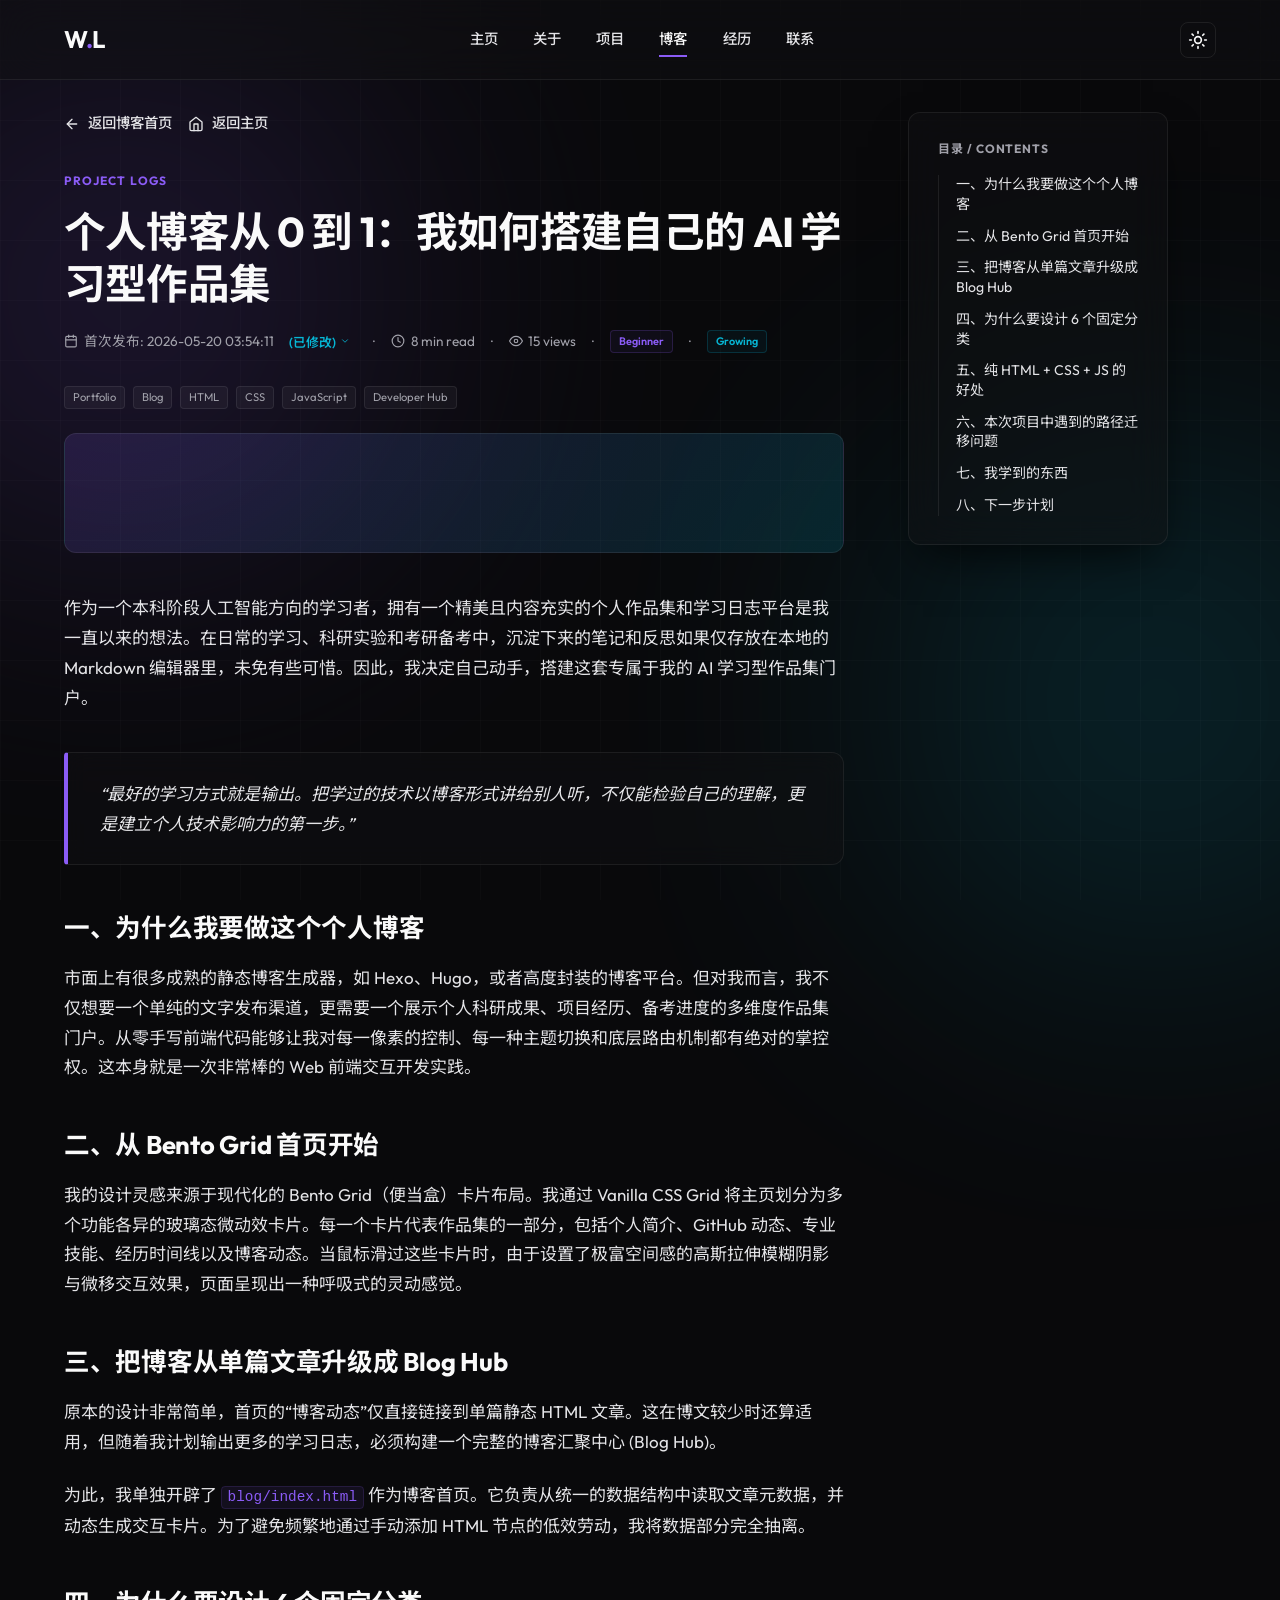
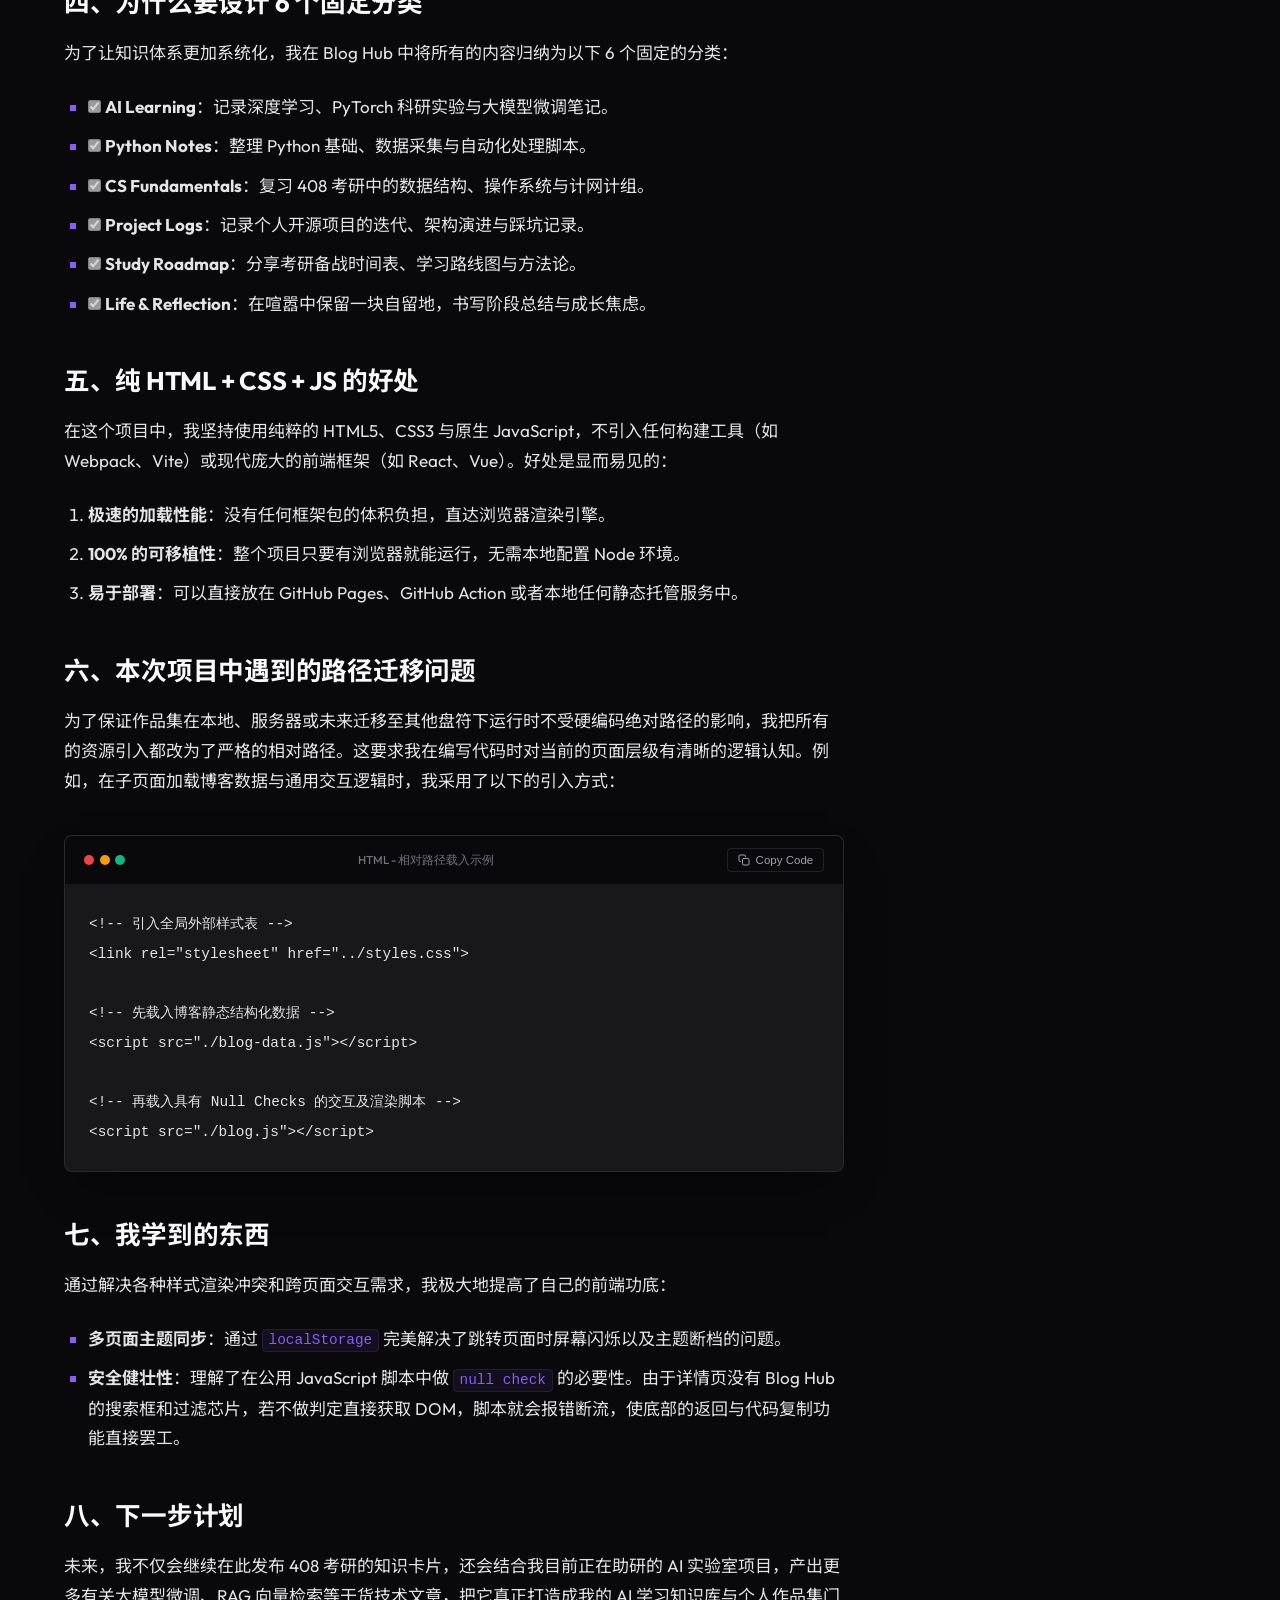
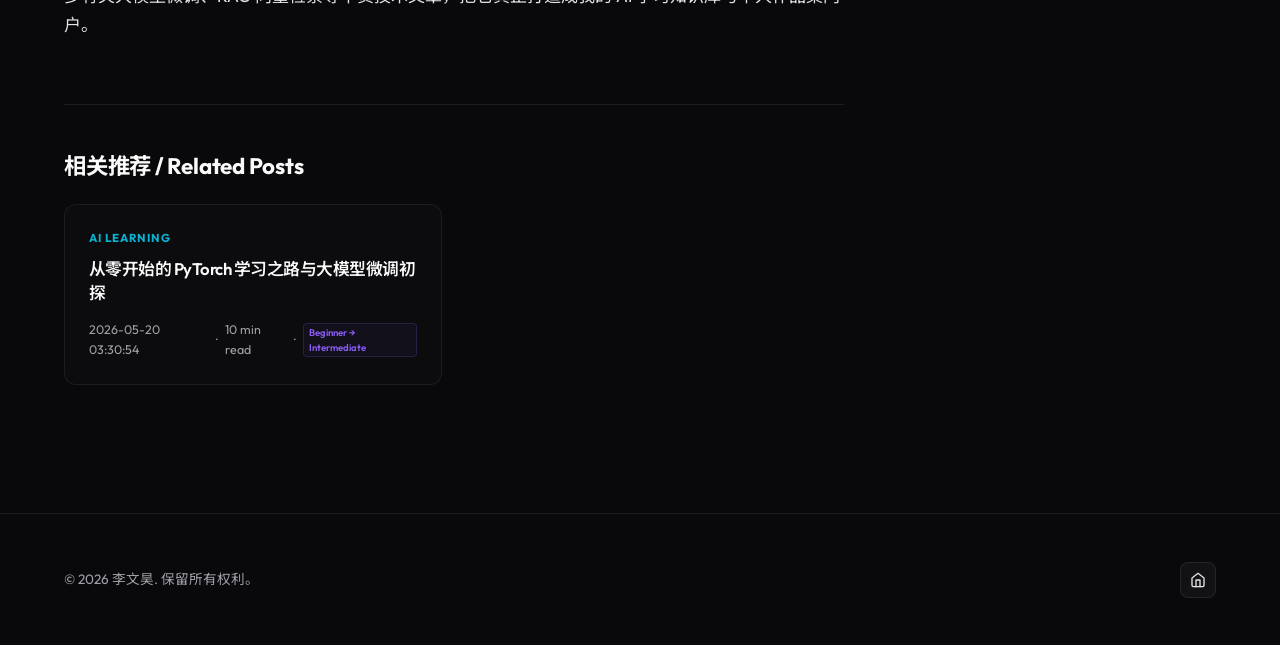
==== blog/portfolio-blog-build.html @ d1b8f67d "feat: build portfolio blog hub v2" ====
<!DOCTYPE html>
<html lang="zh-CN" data-theme="dark">
<head>
    <meta charset="UTF-8">
    <meta name="viewport" content="width=device-width, initial-scale=1.0">
    <title>个人博客从 0 到 1：我如何搭建自己的 AI 学习型作品集 | 李文昊的个人博客</title>
    <meta name="description" content="记录我如何把一个 Bento Grid 个人主页升级成带分类、搜索、主题同步和文章系统的 AI 学习型作品集。">
    <!-- Google Fonts -->
    <link rel="preconnect" href="https://fonts.googleapis.com">
    <link rel="preconnect" href="https://fonts.gstatic.com" crossorigin>
    <link href="https://fonts.googleapis.com/css2?family=Outfit:wght@300;400;500;600;700&family=Noto+Sans+SC:wght@300;400;500;700&display=swap" rel="stylesheet">
    <!-- Stylesheets -->
    <link rel="stylesheet" href="../styles.css">
    <link rel="stylesheet" href="./blog.css">
</head>
<body>
    <!-- Radial Glow Background Accents -->
    <div class="glow-sphere glow-1"></div>
    <div class="glow-sphere glow-2"></div>
    <div class="grid-background"></div>

    <!-- Navigation Header -->
    <header class="navbar" id="navbar">
        <div class="nav-container">
            <a href="../index.html" class="logo" id="logo-link">
                <span>W</span><span class="logo-dot">.</span><span>L</span>
            </a>
            
            <nav class="nav-menu">
                <a href="../index.html#hero" class="nav-link">主页</a>
                <a href="../index.html#about" class="nav-link">关于</a>
                <a href="../index.html#projects" class="nav-link">项目</a>
                <a href="../index.html#blog" class="nav-link active">博客</a>
                <a href="../index.html#experience" class="nav-link">经历</a>
                <a href="../index.html#contact" class="nav-link">联系</a>
            </nav>

            <div class="nav-controls">
                <button class="theme-toggle" id="theme-toggle" aria-label="切换浅色模式">
                    <!-- Sun Icon -->
                    <svg class="icon-sun" xmlns="http://www.w3.org/2000/svg" width="20" height="20" viewBox="0 0 24 24" fill="none" stroke="currentColor" stroke-width="2" stroke-linecap="round" stroke-linejoin="round">
                        <circle cx="12" cy="12" r="4"></circle>
                        <path d="M12 2v2M12 20v2M4.93 4.93l1.41 1.41M17.66 17.66l1.41 1.41M2 12h2M20 12h2M6.34 17.66l-1.41 1.41M19.07 4.93l-1.41 1.41"></path>
                    </svg>
                    <!-- Moon Icon -->
                    <svg class="icon-moon" xmlns="http://www.w3.org/2000/svg" width="20" height="20" viewBox="0 0 24 24" fill="none" stroke="currentColor" stroke-width="2" stroke-linecap="round" stroke-linejoin="round">
                        <path d="M12 3a6 6 0 0 0 9 9 9 9 0 1 1-9-9Z"></path>
                    </svg>
                </button>
            </div>
        </div>
    </header>

    <!-- Main Content Area -->
    <main class="blog-content-wrapper">
        <div class="blog-container">
            
            <!-- Left Column: Article Body -->
            <article class="blog-main">
                <!-- Back Buttons -->
                <div style="display: flex; gap: 1rem; margin-bottom: 2rem;">
                    <a href="./index.html" class="btn-back" style="margin-bottom: 0;">
                        <svg xmlns="http://www.w3.org/2000/svg" width="16" height="16" viewBox="0 0 24 24" fill="none" stroke="currentColor" stroke-width="2" stroke-linecap="round" stroke-linejoin="round">
                            <line x1="19" y1="12" x2="5" y2="12"></line>
                            <polyline points="12 19 5 12 12 5"></polyline>
                        </svg>
                        <span>返回博客首页</span>
                    </a>
                    <a href="../index.html" class="btn-back" style="margin-bottom: 0;">
                        <svg xmlns="http://www.w3.org/2000/svg" width="16" height="16" viewBox="0 0 24 24" fill="none" stroke="currentColor" stroke-width="2" stroke-linecap="round" stroke-linejoin="round">
                            <path d="m3 9 9-7 9 7v11a2 2 0 0 1-2 2H5a2 2 0 0 1-2-2z"></path>
                            <polyline points="9 22 9 12 15 12 15 22"></polyline>
                        </svg>
                        <span>返回主页</span>
                    </a>
                </div>

                <!-- Article Header Info -->
                <header class="article-header">
                    <span class="article-category">Project Logs</span>
                    <h1 class="article-title">个人博客从 0 到 1：我如何搭建自己的 AI 学习型作品集</h1>
                    
                    <div class="article-meta">
                        <div class="meta-date-wrapper">
                            <span class="meta-date-main">
                                <svg xmlns="http://www.w3.org/2000/svg" width="14" height="14" viewBox="0 0 24 24" fill="none" stroke="currentColor" stroke-width="2" stroke-linecap="round" stroke-linejoin="round"><rect x="3" y="4" width="18" height="18" rx="2" ry="2"></rect><line x1="16" y1="2" x2="16" y2="6"></line><line x1="8" y1="2" x2="8" y2="6"></line><line x1="3" y1="10" x2="21" y2="10"></line></svg>
                                首次发布: 2026-05-20 03:54:11
                            </span>
                            <div class="history-dropdown-container">
                                <button class="btn-history-toggle" id="history-toggle" aria-label="查看修改历史">
                                    <span>(已修改)</span>
                                    <svg class="icon-chevron" xmlns="http://www.w3.org/2000/svg" width="10" height="10" viewBox="0 0 24 24" fill="none" stroke="currentColor" stroke-width="2" stroke-linecap="round" stroke-linejoin="round"><path d="m6 9 6 6 6-6"/></svg>
                                </button>
                                <div class="history-dropdown-menu" id="history-menu">
                                    <div class="history-dropdown-header">修改历史记录</div>
                                    <div class="history-item">
                                        <span class="history-dot"></span>
                                        <div class="history-info">
                                            <span class="history-time">2026-05-20 03:54:11</span>
                                            <span class="history-desc">首次发布: 博客开发复盘日志正式上线</span>
                                        </div>
                                    </div>
                                </div>
                            </div>
                        </div>
                        <span>·</span>
                        <span>
                            <svg xmlns="http://www.w3.org/2000/svg" width="14" height="14" viewBox="0 0 24 24" fill="none" stroke="currentColor" stroke-width="2" stroke-linecap="round" stroke-linejoin="round"><circle cx="12" cy="12" r="10"></circle><polyline points="12 6 12 12 16 14"></polyline></svg>
                            8 min read
                        </span>
                        <span>·</span>
                        <span>
                            <svg xmlns="http://www.w3.org/2000/svg" width="14" height="14" viewBox="0 0 24 24" fill="none" stroke="currentColor" stroke-width="2" stroke-linecap="round" stroke-linejoin="round"><path d="M1 12s4-8 11-8 11 8 11 8-4 8-11 8-11-8-11-8z"></path><circle cx="12" cy="12" r="3"></circle></svg>
                            15 views
                        </span>
                        <span>·</span>
                        <span class="difficulty-badge">Beginner</span>
                        <span>·</span>
                        <span class="status-badge status-growing">Growing</span>
                    </div>

                    <div style="display: flex; flex-wrap: wrap; gap: 0.5rem; margin-top: 1rem; margin-bottom: 1.5rem;">
                        <span class="post-tag">Portfolio</span>
                        <span class="post-tag">Blog</span>
                        <span class="post-tag">HTML</span>
                        <span class="post-tag">CSS</span>
                        <span class="post-tag">JavaScript</span>
                        <span class="post-tag">Developer Hub</span>
                    </div>

                    <!-- Ambient Cover Gradient -->
                    <div class="article-cover-gradient"></div>
                </header>

                <!-- Article Core Body -->
                <div class="blog-content">
                    <p>作为一个本科阶段人工智能方向的学习者，拥有一个精美且内容充实的个人作品集和学习日志平台是我一直以来的想法。在日常的学习、科研实验和考研备考中，沉淀下来的笔记和反思如果仅存放在本地的 Markdown 编辑器里，未免有些可惜。因此，我决定自己动手，搭建这套专属于我的 AI 学习型作品集门户。</p>

                    <blockquote>
                        <p>“最好的学习方式就是输出。把学过的技术以博客形式讲给别人听，不仅能检验自己的理解，更是建立个人技术影响力的第一步。”</p>
                    </blockquote>

                    <h2 id="section-1">一、为什么我要做这个个人博客</h2>
                    <p>市面上有很多成熟的静态博客生成器，如 Hexo、Hugo，或者高度封装的博客平台。但对我而言，我不仅想要一个单纯的文字发布渠道，更需要一个展示个人科研成果、项目经历、备考进度的多维度作品集门户。从零手写前端代码能够让我对每一像素的控制、每一种主题切换和底层路由机制都有绝对的掌控权。这本身就是一次非常棒的 Web 前端交互开发实践。</p>

                    <h2 id="section-2">二、从 Bento Grid 首页开始</h2>
                    <p>我的设计灵感来源于现代化的 Bento Grid（便当盒）卡片布局。我通过 Vanilla CSS Grid 将主页划分为多个功能各异的玻璃态微动效卡片。每一个卡片代表作品集的一部分，包括个人简介、GitHub 动态、专业技能、经历时间线以及博客动态。当鼠标滑过这些卡片时，由于设置了极富空间感的高斯拉伸模糊阴影与微移交互效果，页面呈现出一种呼吸式的灵动感觉。</p>

                    <h2 id="section-3">三、把博客从单篇文章升级成 Blog Hub</h2>
                    <p>原本的设计非常简单，首页的“博客动态”仅直接链接到单篇静态 HTML 文章。这在博文较少时还算适用，但随着我计划输出更多的学习日志，必须构建一个完整的博客汇聚中心 (Blog Hub)。</p>
                    <p>为此，我单独开辟了 <code>blog/index.html</code> 作为博客首页。它负责从统一的数据结构中读取文章元数据，并动态生成交互卡片。为了避免频繁地通过手动添加 HTML 节点的低效劳动，我将数据部分完全抽离。</p>

                    <h2 id="section-4">四、为什么要设计 6 个固定分类</h2>
                    <p>为了让知识体系更加系统化，我在 Blog Hub 中将所有的内容归纳为以下 6 个固定的分类：</p>
                    <ul class="task-list">
                        <li><input type="checkbox" checked disabled> <strong>AI Learning</strong>：记录深度学习、PyTorch 科研实验与大模型微调笔记。</li>
                        <li><input type="checkbox" checked disabled> <strong>Python Notes</strong>：整理 Python 基础、数据采集与自动化处理脚本。</li>
                        <li><input type="checkbox" checked disabled> <strong>CS Fundamentals</strong>：复习 408 考研中的数据结构、操作系统与计网计组。</li>
                        <li><input type="checkbox" checked disabled> <strong>Project Logs</strong>：记录个人开源项目的迭代、架构演进与踩坑记录。</li>
                        <li><input type="checkbox" checked disabled> <strong>Study Roadmap</strong>：分享考研备战时间表、学习路线图与方法论。</li>
                        <li><input type="checkbox" checked disabled> <strong>Life & Reflection</strong>：在喧嚣中保留一块自留地，书写阶段总结与成长焦虑。</li>
                    </ul>

                    <h2 id="section-5">五、纯 HTML + CSS + JS 的好处</h2>
                    <p>在这个项目中，我坚持使用纯粹的 HTML5、CSS3 与原生 JavaScript，不引入任何构建工具（如 Webpack、Vite）或现代庞大的前端框架（如 React、Vue）。好处是显而易见的：</p>
                    <ol>
                        <li><strong>极速的加载性能</strong>：没有任何框架包的体积负担，直达浏览器渲染引擎。</li>
                        <li><strong>100% 的可移植性</strong>：整个项目只要有浏览器就能运行，无需本地配置 Node 环境。</li>
                        <li><strong>易于部署</strong>：可以直接放在 GitHub Pages、GitHub Action 或者本地任何静态托管服务中。</li>
                    </ol>

                    <h2 id="section-6">六、本次项目中遇到的路径迁移问题</h2>
                    <p>为了保证作品集在本地、服务器或未来迁移至其他盘符下运行时不受硬编码绝对路径的影响，我把所有的资源引入都改为了严格的相对路径。这要求我在编写代码时对当前的页面层级有清晰的逻辑认知。例如，在子页面加载博客数据与通用交互逻辑时，我采用了以下的引入方式：</p>

                    <div class="code-window">
                        <div class="code-header">
                            <div class="code-dots">
                                <span class="code-dot red"></span>
                                <span class="code-dot yellow"></span>
                                <span class="code-dot green"></span>
                            </div>
                            <span class="code-title">HTML - 相对路径载入示例</span>
                            <button class="btn-copy">
                                <svg xmlns="http://www.w3.org/2000/svg" width="12" height="12" viewBox="0 0 24 24" fill="none" stroke="currentColor" stroke-width="2" stroke-linecap="round" stroke-linejoin="round"><rect x="9" y="9" width="13" height="13" rx="2" ry="2"/><path d="M5 15H4a2 2 0 0 1-2-2V4a2 2 0 0 1 2-2h9a2 2 0 0 1 2 2v1"/></svg>
                                <span>Copy Code</span>
                            </button>
                        </div>
                        <pre><code>&lt;!-- 引入全局外部样式表 --&gt;
&lt;link rel="stylesheet" href="../styles.css"&gt;

&lt;!-- 先载入博客静态结构化数据 --&gt;
&lt;script src="./blog-data.js"&gt;&lt;/script&gt;

&lt;!-- 再载入具有 Null Checks 的交互及渲染脚本 --&gt;
&lt;script src="./blog.js"&gt;&lt;/script&gt;</code></pre>
                    </div>

                    <h2 id="section-7">七、我学到的东西</h2>
                    <p>通过解决各种样式渲染冲突和跨页面交互需求，我极大地提高了自己的前端功底：</p>
                    <ul>
                        <li><strong>多页面主题同步</strong>：通过 <code>localStorage</code> 完美解决了跳转页面时屏幕闪烁以及主题断档的问题。</li>
                        <li><strong>安全健壮性</strong>：理解了在公用 JavaScript 脚本中做 <code>null check</code> 的必要性。由于详情页没有 Blog Hub 的搜索框和过滤芯片，若不做判定直接获取 DOM，脚本就会报错断流，使底部的返回与代码复制功能直接罢工。</li>
                    </ul>

                    <h2 id="section-8">八、下一步计划</h2>
                    <p>未来，我不仅会继续在此发布 408 考研的知识卡片，还会结合我目前正在助研的 AI 实验室项目，产出更多有关大模型微调、RAG 向量检索等干货技术文章，把它真正打造成我的 AI 学习知识库与个人作品集门户。</p>
                </div>

                <!-- Related Posts -->
                <section class="related-posts-section">
                    <h3 class="related-posts-title">相关推荐 / Related Posts</h3>
                    <div class="related-posts-grid">
                        <a href="./first-post.html" class="related-post-card">
                            <span class="related-post-category">AI Learning</span>
                            <h4 class="related-post-title">从零开始的 PyTorch 学习之路与大模型微调初探</h4>
                            <div class="related-post-meta">
                                <span>2026-05-20 03:30:54</span>
                                <span>·</span>
                                <span>10 min read</span>
                                <span>·</span>
                                <span class="difficulty-badge" style="padding: 1px 5px; font-size: 0.6rem;">Beginner → Intermediate</span>
                            </div>
                        </a>
                    </div>
                </section>
            </article>

            <!-- Right Column: Sidebar Table of Contents (TOC) -->
            <aside class="blog-sidebar">
                <div class="toc-card">
                    <h3 class="toc-title">目录 / Contents</h3>
                    <ul class="toc-list">
                        <li class="toc-item"><a href="#section-1" class="toc-link">一、为什么我要做这个个人博客</a></li>
                        <li class="toc-item"><a href="#section-2" class="toc-link">二、从 Bento Grid 首页开始</a></li>
                        <li class="toc-item"><a href="#section-3" class="toc-link">三、把博客从单篇文章升级成 Blog Hub</a></li>
                        <li class="toc-item"><a href="#section-4" class="toc-link">四、为什么要设计 6 个固定分类</a></li>
                        <li class="toc-item"><a href="#section-5" class="toc-link">五、纯 HTML + CSS + JS 的好处</a></li>
                        <li class="toc-item"><a href="#section-6" class="toc-link">六、本次项目中遇到的路径迁移问题</a></li>
                        <li class="toc-item"><a href="#section-7" class="toc-link">七、我学到的东西</a></li>
                        <li class="toc-item"><a href="#section-8" class="toc-link">八、下一步计划</a></li>
                    </ul>
                </div>
            </aside>

        </div>
    </main>

    <!-- Footer -->
    <footer class="footer">
        <div class="footer-container">
            <p class="copyright">&copy; 2026 李文昊. 保留所有权利。</p>
            <a href="../index.html" class="back-to-top" style="display: flex; text-decoration: none;" aria-label="返回首页">
                <svg xmlns="http://www.w3.org/2000/svg" width="16" height="16" viewBox="0 0 24 24" fill="none" stroke="currentColor" stroke-width="2" stroke-linecap="round" stroke-linejoin="round">
                    <path d="m3 9 9-7 9 7v11a2 2 0 0 1-2 2H5a2 2 0 0 1-2-2z"></path>
                    <polyline points="9 22 9 12 15 12 15 22"></polyline>
                </svg>
            </a>
        </div>
    </footer>

    <!-- Scripts -->
    <script src="./blog-data.js"></script>
    <script src="./blog.js"></script>
</body>
</html>
---- styles.css ----
/* ==========================================================================
   Design System & Unified Bento Variables
   ========================================================================== */
:root {
    /* Unified Fonts - No serif fonts, strict sans-serif hierarchy */
    --font-family: 'Outfit', 'Noto Sans SC', -apple-system, BlinkMacSystemFont, "Segoe UI", Roboto, Helvetica, Arial, sans-serif;

    /* Transitions */
    --transition-fast: 0.2s cubic-bezier(0.16, 1, 0.3, 1);
    --transition-normal: 0.4s cubic-bezier(0.16, 1, 0.3, 1);
    --transition-slow: 0.8s cubic-bezier(0.16, 1, 0.3, 1);

    /* Layout Constraints */
    --max-width: 1200px;
    --header-height: 80px;

    /* Default Theme: Dark (Optimized for AI developer look) */
    --bg-primary: #09090b;
    --bg-secondary: #121215;
    --text-primary: #fafafa;
    --text-secondary: #e4e4e7;
    --text-muted: #a1a1aa;
    --accent: #8b5cf6;       /* Violet */
    --accent-cyan: #06b6d4;  /* Cyan */
    --accent-rgb: 139, 92, 246;
    --border: rgba(255, 255, 255, 0.08);
    --border-hover: rgba(255, 255, 255, 0.2);
    --glass-bg: rgba(18, 18, 22, 0.45);
    --glass-border: rgba(255, 255, 255, 0.07);
    --shadow: 0 20px 45px -15px rgba(0, 0, 0, 0.8);
    --card-shadow-hover: 0 30px 60px -20px rgba(139, 92, 246, 0.15);
    --glow-opacity: 0.18;
}

/* Light Theme Override */
html[data-theme="light"] {
    --bg-primary: #f4f4f5;
    --bg-secondary: #ffffff;
    --text-primary: #09090b;
    --text-secondary: #27272a;
    --text-muted: #71717a;
    --accent: #6366f1;       /* Indigo */
    --accent-cyan: #0d9488;  /* Teal */
    --accent-rgb: 99, 102, 241;
    --border: rgba(0, 0, 0, 0.08);
    --border-hover: rgba(0, 0, 0, 0.2);
    --glass-bg: rgba(255, 255, 255, 0.55);
    --glass-border: rgba(0, 0, 0, 0.07);
    --shadow: 0 20px 45px -15px rgba(0, 0, 0, 0.05);
    --card-shadow-hover: 0 30px 60px -20px rgba(99, 102, 241, 0.12);
    --glow-opacity: 0.06;
}

/* ==========================================================================
   CSS Reset & Base Settings
   ========================================================================== */
*, *::before, *::after {
    box-sizing: border-box;
    margin: 0;
    padding: 0;
}

html {
    scroll-behavior: smooth;
    font-size: 16px;
    height: 100%;
}

body {
    background-color: var(--bg-primary);
    color: var(--text-primary);
    font-family: var(--font-family);
    font-weight: 400;
    line-height: 1.6;
    overflow-x: hidden;
    -webkit-font-smoothing: antialiased;
    -moz-osx-font-smoothing: grayscale;
    transition: background-color var(--transition-normal), color var(--transition-normal);
}

/* Dynamic Ambient Glow Spheres */
.glow-sphere {
    position: absolute;
    width: 500px;
    height: 500px;
    border-radius: 50%;
    z-index: -20;
    pointer-events: none;
    filter: blur(140px);
    transition: opacity var(--transition-normal);
}

.glow-1 {
    top: 5%;
    left: -10%;
    background-color: var(--accent);
    opacity: var(--glow-opacity);
}

.glow-2 {
    top: 50%;
    right: -10%;
    background-color: var(--accent-cyan);
    opacity: var(--glow-opacity);
}

/* Minimalist Background Grid */
.grid-background {
    position: fixed;
    top: 0;
    left: 0;
    width: 100vw;
    height: 100vh;
    background-image: 
        linear-gradient(to right, var(--border) 1px, transparent 1px),
        linear-gradient(to bottom, var(--border) 1px, transparent 1px);
    background-size: 60px 60px;
    opacity: 0.25;
    pointer-events: none;
    z-index: -10;
    transition: opacity var(--transition-normal);
}

/* Scrollbar Customization */
::-webkit-scrollbar {
    width: 6px;
}
::-webkit-scrollbar-track {
    background: var(--bg-primary);
}
::-webkit-scrollbar-thumb {
    background: var(--border);
    border-radius: 3px;
}
::-webkit-scrollbar-thumb:hover {
    background: var(--text-muted);
}

/* Typography Rules */
h1, h2, h3, h4, h5, h6 {
    color: var(--text-primary);
    font-weight: 600;
    line-height: 1.2;
    letter-spacing: -0.03em;
}

a {
    color: inherit;
    text-decoration: none;
    transition: color var(--transition-fast);
}

/* Global Highlights */
.highlight {
    background: linear-gradient(135deg, var(--accent) 0%, var(--accent-cyan) 100%);
    -webkit-background-clip: text;
    -webkit-text-fill-color: transparent;
    font-weight: 700;
}

/* Layout Container */
.container {
    max-width: var(--max-width);
    margin: 0 auto;
    padding: 0 1.5rem;
}

/* ==========================================================================
   Navigation Bar (Navbar)
   ========================================================================== */
.navbar {
    position: fixed;
    top: 0;
    left: 0;
    width: 100%;
    height: var(--header-height);
    background-color: var(--glass-bg);
    backdrop-filter: blur(20px);
    -webkit-backdrop-filter: blur(20px);
    border-bottom: 1px solid var(--glass-border);
    z-index: 100;
    transition: background-color var(--transition-normal), border-color var(--transition-normal), transform var(--transition-normal);
}

.navbar.nav-hidden {
    transform: translateY(-100%);
}

.nav-container {
    max-width: var(--max-width);
    height: 100%;
    margin: 0 auto;
    padding: 0 1.5rem;
    display: flex;
    align-items: center;
    justify-content: space-between;
}

/* Logo */
.logo {
    font-size: 1.5rem;
    font-weight: 700;
    letter-spacing: -0.05em;
    color: var(--text-primary);
}
.logo-dot {
    color: var(--accent);
}

/* Nav Menu */
.nav-menu {
    display: flex;
    gap: 2.2rem;
}

.nav-link {
    font-size: 0.9rem;
    font-weight: 500;
    color: var(--text-secondary);
    position: relative;
    padding: 0.4rem 0;
}

.nav-link:hover {
    color: var(--text-primary);
}

.nav-link::after {
    content: '';
    position: absolute;
    bottom: 0;
    left: 0;
    width: 100%;
    height: 2px;
    background-color: var(--accent);
    transform: scaleX(0);
    transform-origin: right;
    transition: transform var(--transition-normal);
}

.nav-link:hover::after,
.nav-link.active::after {
    transform: scaleX(1);
    transform-origin: left;
}

.nav-link.active {
    color: var(--text-primary);
}

/* Controls */
.nav-controls {
    display: flex;
    align-items: center;
    gap: 0.85rem;
}

.theme-toggle {
    background: none;
    border: 1px solid var(--border);
    border-radius: 8px;
    width: 36px;
    height: 36px;
    display: flex;
    align-items: center;
    justify-content: center;
    cursor: pointer;
    color: var(--text-primary);
    transition: background-color var(--transition-fast), border-color var(--transition-fast);
}

.theme-toggle:hover {
    background-color: rgba(var(--accent-rgb), 0.08);
    border-color: var(--accent);
}

html[data-theme="dark"] .icon-moon,
html[data-theme="light"] .icon-sun {
    display: none;
}

.mobile-toggle {
    display: none;
    background: none;
    border: none;
    cursor: pointer;
    color: var(--text-primary);
    padding: 0.5rem;
    z-index: 101;
}

/* Mobile Drawer Menu */
.mobile-menu-drawer {
    position: fixed;
    top: var(--header-height);
    left: 0;
    width: 100%;
    height: 0;
    background-color: var(--bg-primary);
    overflow: hidden;
    transition: height var(--transition-normal);
    border-bottom: 0 solid var(--border);
    z-index: 99;
}

.mobile-menu-drawer.open {
    height: calc(100vh - var(--header-height));
    border-bottom-width: 1px;
}

.mobile-nav-links {
    display: flex;
    flex-direction: column;
    align-items: center;
    justify-content: center;
    height: 100%;
    gap: 2.2rem;
    padding-bottom: 4rem;
}

.mobile-nav-link {
    font-size: 1.5rem;
    font-weight: 600;
    color: var(--text-secondary);
    transition: color var(--transition-fast), transform var(--transition-fast);
}

.mobile-nav-link:hover {
    color: var(--accent);
    transform: scale(1.05);
}

/* ==========================================================================
   Bento Grid Layout System
   ========================================================================== */
.bento-grid {
    display: grid;
    grid-template-columns: repeat(3, 1fr);
    grid-auto-rows: auto;
    gap: 1.5rem;
    padding-top: calc(var(--header-height) + 2rem);
    padding-bottom: 5rem;
}

/* Bento Card Base - Frosted Glass & Apple-style Physics Transitions */
.bento-card {
    background: var(--glass-bg);
    border: 1px solid var(--glass-border);
    border-radius: 16px;
    padding: 2.2rem;
    position: relative;
    overflow: hidden;
    backdrop-filter: blur(28px) saturate(190%);
    -webkit-backdrop-filter: blur(28px) saturate(190%);
    box-shadow: var(--shadow);
    /* Apple-style smooth decelerating transition curve */
    transition: 
        transform 0.6s cubic-bezier(0.16, 1, 0.3, 1), 
        border-color 0.6s cubic-bezier(0.16, 1, 0.3, 1), 
        box-shadow 0.6s cubic-bezier(0.16, 1, 0.3, 1);
    z-index: 1;
    
    /* Hardware acceleration rules to prevent Chrome sub-pixel text rendering blur */
    transform: translate3d(0, 0, 0);
    will-change: transform, box-shadow;
    backface-visibility: hidden;
    -webkit-backface-visibility: hidden;
}



/* iOS/iPhone Pop-Out Focus Zoom Effect (Base / Fallback) */
.bento-grid .bento-card:hover {
    transform: translate3d(0, -10px, 0) scale(1.03);
    z-index: 20;
    border-color: rgba(255, 255, 255, 0.25);
    box-shadow: 
        0 40px 80px -15px rgba(0, 0, 0, 0.7), 
        0 0 60px -5px rgba(var(--accent-rgb), 0.22);
}

html[data-theme="light"] .bento-grid .bento-card:hover {
    border-color: rgba(0, 0, 0, 0.2);
    box-shadow: 
        0 40px 80px -15px rgba(0, 0, 0, 0.12), 
        0 0 60px -5px rgba(var(--accent-rgb), 0.1);
}

/* Custom Hover Scale & Shifts per Card Type */

/* 1. Hero Card - heavy, glows intensely */
.bento-grid .hero-card:hover {
    transform: translate3d(0, -6px, 0) scale(1.018);
    box-shadow: 
        0 30px 60px -15px rgba(0, 0, 0, 0.7), 
        0 0 60px -5px rgba(var(--accent-rgb), 0.25),
        0 0 60px -5px rgba(6, 182, 212, 0.25);
}

/* 2. Avatar Card - subtle card lift, cyan neon border accent */
.bento-grid .avatar-card:hover {
    transform: translate3d(0, -6px, 0) scale(1.025);
    border-color: rgba(6, 182, 212, 0.3);
    box-shadow: 
        0 30px 60px -15px rgba(0, 0, 0, 0.7), 
        0 0 50px -10px rgba(6, 182, 212, 0.25);
}

/* 3. Status Card - moderate lift */
.bento-grid .status-card:hover {
    transform: translate3d(0, -8px, 0) scale(1.03);
}

/* 4. Skills Card - stays flat, child tags float interactively */
.bento-grid .skills-card:hover {
    transform: translate3d(0, -4px, 0) scale(1.006);
    box-shadow: 
        0 25px 50px -12px rgba(0, 0, 0, 0.65), 
        0 0 40px -10px rgba(var(--accent-rgb), 0.1);
}

/* 5. Project Cards - dramatic zoom & 3D lift */
.bento-grid .project-card:hover {
    transform: translate3d(0, -14px, 0) scale(1.045);
    box-shadow: 
        0 45px 90px -20px rgba(0, 0, 0, 0.75), 
        0 0 60px -5px rgba(var(--accent-rgb), 0.25);
}

/* 6. Experience Card - timeline progress indicator */
.bento-grid .experience-card:hover {
    transform: translate3d(0, -6px, 0) scale(1.012);
}

/* 7. Contact Card - magnetic link pull */
.bento-grid .contact-info-card:hover {
    transform: translate3d(0, -10px, 0) scale(1.035);
}



.bento-tag {
    font-size: 0.75rem;
    font-weight: 700;
    letter-spacing: 0.05em;
    color: var(--text-muted);
    text-transform: uppercase;
    margin-bottom: 0.5rem;
    display: inline-block;
}

.card-header {
    margin-bottom: 1.5rem;
}

.card-header h3 {
    font-size: 1.25rem;
    font-weight: 600;
}

/* ==========================================================================
   Bento Blocks Customization
   ========================================================================== */

/* 1. Hero Card */
.hero-card {
    grid-column: span 2;
    display: flex;
    flex-direction: column;
    justify-content: center;
}

.badge-glowing {
    display: inline-flex;
    align-items: center;
    gap: 0.5rem;
    font-size: 0.8rem;
    font-weight: 600;
    color: var(--accent);
    background-color: rgba(var(--accent-rgb), 0.08);
    border: 1px solid rgba(var(--accent-rgb), 0.15);
    padding: 0.35rem 0.85rem;
    border-radius: 20px;
    width: fit-content;
    margin-bottom: 1.5rem;
}

.pulse-dot {
    width: 6px;
    height: 6px;
    border-radius: 50%;
    background-color: var(--accent);
    box-shadow: 0 0 8px var(--accent);
    animation: dot-pulse 1.8s infinite alternate;
}

@keyframes dot-pulse {
    0% { transform: scale(0.8); opacity: 0.5; }
    100% { transform: scale(1.2); opacity: 1; }
}

.hero-title {
    font-size: 3rem;
    font-weight: 700;
    line-height: 1.15;
    margin-bottom: 1rem;
    letter-spacing: -0.04em;
}

.hero-subtitle {
    font-size: 1.2rem;
    font-weight: 400;
    color: var(--text-secondary);
    line-height: 1.5;
    max-width: 580px;
    margin-bottom: 2rem;
}

/* 2. Avatar Card */
.avatar-card {
    grid-column: span 1;
    display: flex;
    align-items: center;
    justify-content: center;
    padding: 1.5rem;
}

.avatar-frame {
    width: 100%;
    height: 100%;
    min-height: 280px;
    border-radius: 12px;
    overflow: hidden;
    position: relative;
    border: 1px solid var(--border);
}

.avatar-img {
    width: 100%;
    height: 100%;
    object-fit: cover;
    filter: grayscale(40%);
    transition: filter var(--transition-normal), transform var(--transition-normal);
}

.avatar-img {
    transition: filter 0.6s cubic-bezier(0.16, 1, 0.3, 1), transform 0.6s cubic-bezier(0.16, 1, 0.3, 1);
}

.avatar-card:hover .avatar-img {
    filter: grayscale(0%) contrast(105%);
    transform: scale(1.08);
}

.avatar-frame::after {
    content: '';
    position: absolute;
    top: -100%;
    left: 0;
    width: 100%;
    height: 3px;
    background: linear-gradient(90deg, transparent, var(--accent-cyan), transparent);
    box-shadow: 0 0 10px var(--accent-cyan);
    opacity: 0;
    pointer-events: none;
    z-index: 10;
}

.avatar-card:hover .avatar-frame::after {
    animation: scan-line 1.6s cubic-bezier(0.16, 1, 0.3, 1) infinite;
    opacity: 0.85;
}

@keyframes scan-line {
    0% { top: 0%; }
    50% { top: 100%; }
    100% { top: 0%; }
}

/* 3. Status Card */
.status-card {
    grid-column: span 1;
}

.status-list {
    list-style: none;
    margin-top: 1.2rem;
    display: flex;
    flex-direction: column;
    gap: 1.2rem;
}

.status-list li {
    font-size: 0.95rem;
    color: var(--text-secondary);
    border-bottom: 1px solid var(--border);
    padding-bottom: 0.6rem;
    transition: transform 0.4s cubic-bezier(0.16, 1, 0.3, 1), border-color 0.4s cubic-bezier(0.16, 1, 0.3, 1);
}

.status-card:hover .status-list li {
    border-color: rgba(var(--accent-rgb), 0.2);
}

.status-card:hover .status-list li:nth-child(1) { transform: translate3d(6px, 0, 0); }
.status-card:hover .status-list li:nth-child(2) { transform: translate3d(10px, 0, 0); }
.status-card:hover .status-list li:nth-child(3) { transform: translate3d(14px, 0, 0); }

.status-list li strong {
    color: var(--text-primary);
    display: block;
    font-size: 0.8rem;
    text-transform: uppercase;
    letter-spacing: 0.05em;
    color: var(--text-muted);
    margin-bottom: 0.2rem;
}

/* 4. Bio Card */
.bio-card {
    grid-column: span 2;
    display: flex;
    flex-direction: column;
    justify-content: center;
}

.bio-text {
    font-size: 1.05rem;
    color: var(--text-secondary);
    margin-bottom: 1.2rem;
}
.bio-text:last-of-type {
    margin-bottom: 0;
}

/* 5. Skills Card */
.skills-card {
    grid-column: span 3;
}

.skills-grid {
    display: grid;
    grid-template-columns: repeat(3, 1fr);
    gap: 2.2rem;
    margin-top: 1rem;
}

.skill-group h4 {
    font-size: 0.85rem;
    font-weight: 600;
    text-transform: uppercase;
    letter-spacing: 0.08em;
    color: var(--text-muted);
    margin-bottom: 1rem;
}

.skills-tags {
    display: flex;
    flex-wrap: wrap;
    gap: 0.65rem;
}

.skill-tag {
    font-size: 0.85rem;
    font-weight: 500;
    padding: 0.4rem 0.85rem;
    background-color: rgba(255, 255, 255, 0.02);
    border: 1px solid var(--border);
    color: var(--text-secondary);
    border-radius: 6px;
    transition: 
        transform 0.4s cubic-bezier(0.16, 1, 0.3, 1), 
        background-color 0.4s cubic-bezier(0.16, 1, 0.3, 1), 
        border-color 0.4s cubic-bezier(0.16, 1, 0.3, 1), 
        color 0.4s cubic-bezier(0.16, 1, 0.3, 1),
        box-shadow 0.4s cubic-bezier(0.16, 1, 0.3, 1),
        opacity 0.4s cubic-bezier(0.16, 1, 0.3, 1);
}

.skills-card:hover .skill-tag {
    opacity: 0.75;
}

.skills-card .skill-tag:hover {
    opacity: 1;
    color: var(--text-primary);
    border-color: var(--accent);
    background-color: rgba(var(--accent-rgb), 0.08);
    transform: translate3d(0, -4px, 0) scale(1.08);
    box-shadow: 0 8px 16px -4px rgba(var(--accent-rgb), 0.25);
}

/* Section Header */
.bento-section-title {
    grid-column: span 3;
    padding: 1.5rem 0 0.5rem;
}

.bento-section-title h2 {
    font-size: 1.8rem;
    font-weight: 700;
    color: var(--text-primary);
}

/* 6,7,8. Projects */
.project-card {
    grid-column: span 1;
    padding: 0;
    display: flex;
    flex-direction: column;
}

.project-preview {
    height: 160px;
    display: flex;
    align-items: center;
    justify-content: center;
    position: relative;
    border-bottom: 1px solid var(--border);
}

.preview-gradient-1 { background: linear-gradient(135deg, #4f46e5 0%, #06b6d4 100%); }
.preview-gradient-2 { background: linear-gradient(135deg, #ec4899 0%, #8b5cf6 100%); }
.preview-gradient-3 { background: linear-gradient(135deg, #f97316 0%, #eab308 100%); }

.project-mockup-text {
    font-size: 1.4rem;
    font-weight: 700;
    color: #ffffff;
    letter-spacing: -0.02em;
    text-shadow: 0 4px 12px rgba(0,0,0,0.2);
}

.project-content {
    padding: 1.8rem;
    display: flex;
    flex-direction: column;
    flex-grow: 1;
}

.project-top {
    display: flex;
    justify-content: space-between;
    align-items: center;
    margin-bottom: 0.85rem;
}

.project-year {
    font-size: 0.75rem;
    font-weight: 600;
    color: var(--text-muted);
}

.project-cat {
    font-size: 0.75rem;
    font-weight: 700;
    text-transform: uppercase;
    letter-spacing: 0.05em;
    color: var(--accent);
}

.project-card h3 {
    font-size: 1.2rem;
    margin-bottom: 0.6rem;
    transition: color var(--transition-fast);
}

.project-card:hover h3 {
    color: var(--accent);
}

.project-card p {
    font-size: 0.88rem;
    color: var(--text-secondary);
    line-height: 1.5;
    margin-bottom: 1.5rem;
}

.project-tags {
    display: flex;
    flex-wrap: wrap;
    gap: 0.45rem;
    margin-top: auto;
}

.project-tags span {
    font-size: 0.75rem;
    font-weight: 500;
    padding: 0.2rem 0.55rem;
    background-color: rgba(255, 255, 255, 0.03);
    border: 1px solid var(--border);
    border-radius: 4px;
    color: var(--text-secondary);
}

/* 9. Experience Card */
.experience-card {
    grid-column: span 2;
}

.bento-timeline {
    display: flex;
    flex-direction: column;
    gap: 2rem;
    margin-top: 1rem;
}

.timeline-block {
    position: relative;
    padding-left: 1.5rem;
    border-left: 2px solid var(--border);
    transition: transform 0.5s cubic-bezier(0.16, 1, 0.3, 1), border-color 0.5s cubic-bezier(0.16, 1, 0.3, 1);
}

.timeline-block::before {
    content: '';
    position: absolute;
    left: -6px;
    top: 6px;
    width: 10px;
    height: 10px;
    border-radius: 50%;
    background-color: var(--bg-secondary);
    border: 2px solid var(--border);
    transition: 
        transform 0.5s cubic-bezier(0.16, 1, 0.3, 1), 
        border-color 0.5s cubic-bezier(0.16, 1, 0.3, 1), 
        background-color 0.5s cubic-bezier(0.16, 1, 0.3, 1), 
        box-shadow 0.5s cubic-bezier(0.16, 1, 0.3, 1);
}

.experience-card:hover .timeline-block {
    border-left-color: rgba(var(--accent-rgb), 0.25);
}

.experience-card:hover .timeline-block::before {
    border-color: var(--accent);
    background-color: var(--accent);
    box-shadow: 0 0 10px var(--accent);
    transform: scale(1.35);
}

.timeline-block h4 {
    transition: color 0.4s cubic-bezier(0.16, 1, 0.3, 1);
}

.timeline-block:hover {
    transform: translate3d(8px, 0, 0);
}

.timeline-block:hover h4 {
    color: var(--accent);
}

.timeline-header {
    display: flex;
    align-items: center;
    gap: 1.2rem;
    margin-bottom: 0.5rem;
}

.timeline-time {
    font-size: 0.8rem;
    font-weight: 700;
    color: var(--accent);
}

.timeline-header h4 {
    font-size: 1.05rem;
    font-weight: 600;
}

.timeline-block p {
    font-size: 0.9rem;
    color: var(--text-secondary);
}

/* 10. Contact Info Card */
.contact-info-card {
    grid-column: span 1;
    display: flex;
    flex-direction: column;
}

.contact-desc {
    font-size: 0.95rem;
    color: var(--text-secondary);
    margin-bottom: 2rem;
}

.contact-links-list {
    display: flex;
    flex-direction: column;
    gap: 1.5rem;
    margin-top: auto;
}

.contact-item {
    display: flex;
    flex-direction: column;
    gap: 0.3rem;
}

.contact-label {
    font-size: 0.75rem;
    font-weight: 700;
    text-transform: uppercase;
    letter-spacing: 0.05em;
    color: var(--text-muted);
}

.contact-value {
    font-size: 1.1rem;
    font-weight: 500;
    color: var(--text-primary);
    transition: color var(--transition-fast);
}

a.contact-value:hover {
    color: var(--accent);
}

.social-icons {
    display: flex;
    gap: 1.2rem;
    margin-top: 0.2rem;
}

.social-icons a {
    font-size: 0.95rem;
    font-weight: 500;
    color: var(--text-primary);
    border-bottom: 1px dotted var(--text-muted);
}

.social-icons a:hover {
    color: var(--accent);
    border-bottom-color: var(--accent);
}

/* ==========================================================================
   Buttons & Globals
   ========================================================================== */
.btn {
    display: inline-flex;
    align-items: center;
    justify-content: center;
    gap: 0.5rem;
    padding: 0.75rem 1.8rem;
    font-family: var(--font-family);
    font-size: 0.9rem;
    font-weight: 500;
    border-radius: 8px;
    cursor: pointer;
    transition: 
        transform 0.5s cubic-bezier(0.16, 1, 0.3, 1), 
        background-color 0.5s cubic-bezier(0.16, 1, 0.3, 1), 
        border-color 0.5s cubic-bezier(0.16, 1, 0.3, 1), 
        color 0.5s cubic-bezier(0.16, 1, 0.3, 1);
}

.btn-primary {
    background-color: var(--text-primary);
    color: var(--bg-primary);
    border: 1px solid var(--text-primary);
}

.btn-primary:hover {
    background: linear-gradient(135deg, var(--accent) 0%, var(--accent-cyan) 100%);
    border-color: transparent;
    color: #ffffff;
    transform: translateY(-2px);
}

.btn-primary svg {
    transition: transform var(--transition-fast);
}

.btn-primary:hover svg {
    transform: translateX(4px);
}

/* ==========================================================================
   Bento Blog Section Cards & Tabs
   ========================================================================== */
.blog-header-row {
    display: flex;
    justify-content: space-between;
    align-items: center;
    flex-wrap: wrap;
    gap: 1.5rem;
    width: 100%;
}

.blog-tabs {
    display: flex;
    gap: 0.5rem;
    background: rgba(255, 255, 255, 0.03);
    border: 1px solid var(--border);
    padding: 4px;
    border-radius: 30px;
    backdrop-filter: blur(12px);
    -webkit-backdrop-filter: blur(12px);
}

html[data-theme="light"] .blog-tabs {
    background: rgba(0, 0, 0, 0.03);
}

.blog-tab {
    background: transparent;
    border: none;
    color: var(--text-secondary);
    font-family: var(--font-family);
    font-size: 0.82rem;
    font-weight: 500;
    padding: 0.4rem 1.1rem;
    border-radius: 20px;
    cursor: pointer;
    transition: all 0.3s cubic-bezier(0.16, 1, 0.3, 1);
}

.blog-tab:hover {
    color: var(--text-primary);
}

.blog-tab.active {
    background: rgba(var(--accent-rgb), 0.12);
    color: var(--accent);
    font-weight: 600;
    box-shadow: 0 4px 10px rgba(var(--accent-rgb), 0.08);
    border: 1px solid rgba(var(--accent-rgb), 0.15);
}

/* History Tooltip inside Blog Cards */
.history-badge-container {
    position: relative;
    cursor: help;
    display: inline-flex;
    align-items: center;
}

.history-trigger {
    font-size: 0.7rem;
    color: var(--accent-cyan);
    background: rgba(6, 182, 212, 0.08);
    border: 1px solid rgba(6, 182, 212, 0.15);
    padding: 0.1rem 0.45rem;
    border-radius: 4px;
    transition: all 0.3s ease;
}

.blog-preview-card:hover .history-trigger {
    border-color: rgba(6, 182, 212, 0.35);
    background: rgba(6, 182, 212, 0.12);
}

.history-tooltip {
    position: absolute;
    bottom: 130%;
    left: 50%;
    transform: translate3d(-50%, 6px, 0);
    background: rgba(15, 23, 42, 0.95);
    border: 1px solid rgba(255, 255, 255, 0.1);
    border-radius: 8px;
    padding: 0.6rem 0.8rem;
    font-size: 0.72rem;
    color: #f1f5f9;
    line-height: 1.5;
    white-space: nowrap;
    opacity: 0;
    pointer-events: none;
    box-shadow: 0 10px 25px -5px rgba(0, 0, 0, 0.6);
    backdrop-filter: blur(16px);
    -webkit-backdrop-filter: blur(16px);
    transition: transform 0.4s cubic-bezier(0.16, 1, 0.3, 1), opacity 0.4s cubic-bezier(0.16, 1, 0.3, 1);
    z-index: 99;
}

.history-tooltip::after {
    content: '';
    position: absolute;
    top: 100%;
    left: 50%;
    transform: translateX(-50%);
    border-width: 5px;
    border-style: solid;
    border-color: rgba(15, 23, 42, 0.95) transparent transparent transparent;
}

.history-badge-container:hover .history-tooltip {
    opacity: 1;
    transform: translate3d(-50%, 0, 0);
}

.blog-preview-card.hidden-blog {
    display: none !important;
}

.blog-section-card {
    grid-column: span 3;
}

.blog-grid-inner {
    display: grid;
    grid-template-columns: repeat(3, 1fr);
    gap: 1.5rem;
    width: 100%;
}

.blog-preview-card {
    display: flex;
    flex-direction: column;
    background: rgba(255, 255, 255, 0.015);
    border: 1px solid var(--border);
    border-radius: 12px;
    padding: 1.6rem;
    text-decoration: none;
    color: inherit;
    transition: 
        transform 0.4s cubic-bezier(0.16, 1, 0.3, 1), 
        border-color 0.4s cubic-bezier(0.16, 1, 0.3, 1), 
        background-color 0.4s cubic-bezier(0.16, 1, 0.3, 1),
        box-shadow 0.4s cubic-bezier(0.16, 1, 0.3, 1);
    position: relative;
    overflow: hidden;
    /* GPU acceleration */
    transform: translate3d(0, 0, 0);
    will-change: transform, box-shadow;
    backface-visibility: hidden;
}

html[data-theme="light"] .blog-preview-card {
    background: rgba(0, 0, 0, 0.015);
}

.blog-preview-card:hover {
    transform: translate3d(0, -6px, 0);
    border-color: rgba(var(--accent-rgb), 0.35);
    background-color: rgba(var(--accent-rgb), 0.05);
    box-shadow: 0 15px 30px -10px rgba(0, 0, 0, 0.3);
}

html[data-theme="light"] .blog-preview-card:hover {
    background-color: rgba(var(--accent-rgb), 0.03);
    box-shadow: 0 15px 30px -10px rgba(0, 0, 0, 0.05);
}

.blog-preview-tag {
    font-size: 0.72rem;
    font-weight: 700;
    letter-spacing: 0.08em;
    text-transform: uppercase;
    margin-bottom: 0.8rem;
    display: inline-block;
    transition: color 0.4s ease;
}

.tag-pytorch { color: var(--accent); }
.tag-notes { color: var(--accent-cyan); }
.tag-log { color: #f59e0b; }

.blog-preview-title {
    font-size: 1.05rem;
    font-weight: 600;
    line-height: 1.45;
    color: var(--text-primary);
    margin-bottom: 0.6rem;
    transition: transform 0.4s cubic-bezier(0.16, 1, 0.3, 1), color 0.4s ease;
}

.blog-preview-card:hover .blog-preview-title {
    color: var(--accent);
    transform: translate3d(4px, 0, 0);
}

.blog-preview-excerpt {
    font-size: 0.85rem;
    line-height: 1.55;
    color: var(--text-secondary);
    margin-bottom: 1.5rem;
    flex-grow: 1;
    display: -webkit-box;
    -webkit-line-clamp: 3;
    -webkit-box-orient: vertical;
    overflow: hidden;
}

.blog-preview-meta {
    font-size: 0.75rem;
    color: var(--text-muted);
    display: flex;
    align-items: center;
    gap: 0.4rem;
    margin-top: auto;
}

.meta-dot {
    color: var(--text-muted);
    opacity: 0.5;
}

/* Footer styling */
.footer {
    padding: 3rem 0;
    border-top: 1px solid var(--border);
    margin-top: 2rem;
}

.footer-container {
    max-width: var(--max-width);
    margin: 0 auto;
    padding: 0 1.5rem;
    display: flex;
    justify-content: space-between;
    align-items: center;
}

.copyright {
    font-size: 0.85rem;
    color: var(--text-muted);
}

.back-to-top {
    background-color: var(--bg-secondary);
    border: 1px solid var(--border);
    border-radius: 8px;
    width: 36px;
    height: 36px;
    display: flex;
    align-items: center;
    justify-content: center;
    cursor: pointer;
    color: var(--text-secondary);
    transition: border-color var(--transition-fast), color var(--transition-fast), transform var(--transition-fast);
}

.back-to-top:hover {
    border-color: var(--accent);
    color: var(--accent);
    transform: translateY(-4px);
}

/* ==========================================================================
   Toast Notifications
   ========================================================================== */
.toast-container {
    position: fixed;
    bottom: 2rem;
    right: 2rem;
    display: flex;
    flex-direction: column;
    gap: 1rem;
    z-index: 200;
}

.toast {
    background-color: var(--bg-secondary);
    border-left: 4px solid var(--accent);
    border: 1px solid var(--border);
    border-left-width: 4px;
    color: var(--text-primary);
    padding: 1rem 1.5rem;
    border-radius: 8px;
    box-shadow: var(--shadow);
    display: flex;
    align-items: center;
    gap: 0.85rem;
    min-width: 300px;
    transform: translateX(120%);
    animation: toast-in var(--transition-normal) forwards;
}

.toast-success { border-left-color: #10b981; }
.toast-error { border-left-color: #ef4444; }

@keyframes toast-in { to { transform: translateX(0); } }
.toast.toast-out { animation: toast-out var(--transition-normal) forwards; }
@keyframes toast-out { to { transform: translateX(120%); opacity: 0; } }

/* ==========================================================================
   Animations & Scroll Reveal Effects
   ========================================================================== */
.scroll-reveal {
    opacity: 0;
    transform: translateY(40px) scale(0.97);
    transition: opacity 1.2s cubic-bezier(0.16, 1, 0.3, 1), transform 1.2s cubic-bezier(0.16, 1, 0.3, 1);
}

.scroll-reveal.visible {
    opacity: 1;
    transform: translateY(0) scale(1);
}

.delay-100 { transition-delay: 100ms; }
.delay-200 { transition-delay: 200ms; }
.delay-300 { transition-delay: 300ms; }

/* ==========================================================================
   Responsive Styling (Media Queries)
   ========================================================================== */
@media (max-width: 1024px) {
    .bento-grid {
        grid-template-columns: repeat(2, 1fr);
    }
    
    .hero-card { grid-column: span 2; }
    .avatar-card { grid-column: span 2; }
    .status-card { grid-column: span 1; }
    .bio-card { grid-column: span 1; }
    .skills-card { grid-column: span 2; }
    .project-card { grid-column: span 1; }
    .experience-card { grid-column: span 2; }
    .contact-info-card { grid-column: span 2; }
    .bento-section-title { grid-column: span 2; }
    
    .blog-section-card { grid-column: span 2; }
    .blog-grid-inner { grid-template-columns: repeat(2, 1fr); }
}

@media (max-width: 768px) {
    .nav-menu {
        display: none;
    }

    .mobile-toggle {
        display: block;
    }

    .bento-grid {
        grid-template-columns: 1fr;
        gap: 1.2rem;
    }

    .hero-card, .avatar-card, .status-card, .bio-card, .skills-card, .project-card, .experience-card, .contact-info-card, .bento-section-title, .blog-section-card {
        grid-column: span 1;
    }
    
    .hero-title {
        font-size: 2.2rem;
    }
    
    .avatar-frame {
        min-height: 240px;
    }
    
    .skills-grid {
        grid-template-columns: 1fr;
        gap: 1.5rem;
    }
    
    .blog-grid-inner {
        grid-template-columns: 1fr;
    }
}
---- blog/blog.css ----
/* ==========================================================================
   Blog Subpage Specific Layout & Styling
   ========================================================================== */

/* Page Outer Layout */
.blog-content-wrapper {
    padding-top: calc(var(--header-height) + 2rem);
    padding-bottom: 6rem;
    min-height: 100vh;
}

.blog-container {
    max-width: var(--max-width);
    margin: 0 auto;
    padding: 0 1.5rem;
    display: flex;
    gap: 4rem;
    position: relative;
}

/* Left/Main Column - Reading Area */
.blog-main {
    flex: 1;
    max-width: 780px;
    min-width: 0; /* Flexbox safety */
}

/* Right Column - Sidebar TOC */
.blog-sidebar {
    width: 260px;
    flex-shrink: 0;
    position: sticky;
    top: calc(var(--header-height) + 2rem);
    height: fit-content;
}

@media (max-width: 1024px) {
    .blog-sidebar {
        display: none; /* Hide on mobile/tablets to focus entirely on reading content */
    }
    .blog-container {
        justify-content: center;
    }
}

/* Back Link Button */
.btn-back {
    display: inline-flex;
    align-items: center;
    gap: 0.5rem;
    color: var(--text-secondary);
    text-decoration: none;
    font-size: 0.9rem;
    font-weight: 500;
    margin-bottom: 2rem;
    transition: color var(--transition-fast), transform var(--transition-fast);
}

.btn-back:hover {
    color: var(--accent);
    transform: translate3d(-4px, 0, 0);
}

/* Article Header */
.article-header {
    margin-bottom: 2.5rem;
}

.article-category {
    font-size: 0.75rem;
    font-weight: 700;
    letter-spacing: 0.1em;
    color: var(--accent);
    text-transform: uppercase;
    margin-bottom: 1rem;
    display: inline-block;
}

.article-title {
    font-size: 2.6rem;
    font-weight: 700;
    line-height: 1.25;
    color: var(--text-primary);
    margin-bottom: 1.2rem;
    letter-spacing: -0.02em;
}

@media (max-width: 768px) {
    .article-title {
        font-size: 2rem;
    }
}

.article-meta {
    display: flex;
    flex-wrap: wrap;
    align-items: center;
    gap: 1rem;
    font-size: 0.85rem;
    color: var(--text-muted);
    margin-bottom: 2rem;
}

.article-meta span {
    display: flex;
    align-items: center;
    gap: 0.35rem;
}

.article-cover-gradient {
    height: 120px;
    border-radius: 12px;
    background: linear-gradient(135deg, rgba(var(--accent-rgb), 0.15) 0%, rgba(6, 182, 212, 0.15) 100%);
    border: 1px solid var(--border);
    margin-bottom: 2.5rem;
}

/* Article Body Content */
.blog-content {
    font-size: 1.0625rem; /* 17px for premium reading comfort */
    line-height: 1.75;
    color: var(--text-secondary);
}

.blog-content h2 {
    font-size: 1.6rem;
    font-weight: 700;
    color: var(--text-primary);
    margin-top: 3rem;
    margin-bottom: 1.2rem;
    letter-spacing: -0.01em;
}

.blog-content h3 {
    font-size: 1.3rem;
    font-weight: 600;
    color: var(--text-primary);
    margin-top: 2.2rem;
    margin-bottom: 1rem;
}

.blog-content p {
    margin-bottom: 1.5rem;
}

/* Bullet Lists & Checklists */
.blog-content ul, 
.blog-content ol {
    margin-bottom: 1.8rem;
    padding-left: 1.5rem;
}

.blog-content li {
    margin-bottom: 0.6rem;
}

.blog-content ul {
    list-style-type: square;
}

.blog-content ul li::marker {
    color: var(--accent);
}

/* Checklist styles */
.checklist {
    list-style: none !important;
    padding-left: 0.2rem !important;
}

.checklist li {
    display: flex;
    align-items: flex-start;
    gap: 0.6rem;
    margin-bottom: 0.75rem;
}

.checklist-box {
    margin-top: 0.3rem;
    width: 15px;
    height: 15px;
    border: 1px solid var(--accent);
    border-radius: 3px;
    display: flex;
    align-items: center;
    justify-content: center;
    flex-shrink: 0;
}

.checklist li.checked .checklist-box {
    background-color: var(--accent);
}

.checklist li.checked .checklist-box::after {
    content: '✓';
    color: #ffffff;
    font-size: 10px;
    font-weight: 700;
}

.checklist li.checked span {
    color: var(--text-muted);
    text-decoration: line-through;
}

/* Blockquote */
.blog-content blockquote {
    background: var(--glass-bg);
    backdrop-filter: blur(12px);
    -webkit-backdrop-filter: blur(12px);
    border: 1px solid var(--glass-border);
    border-left: 4px solid var(--accent);
    border-radius: 4px 12px 12px 4px;
    padding: 1.6rem 2rem;
    margin: 2.5rem 0;
    color: var(--text-secondary);
    font-style: italic;
}

.blog-content blockquote p:last-child {
    margin-bottom: 0;
}

/* MacOS Style Code Window */
.code-window {
    background: #18181b; /* Dark background remains in light mode for coding aesthetic */
    border: 1px solid rgba(255, 255, 255, 0.08);
    border-radius: 8px;
    margin: 2.5rem 0;
    overflow: hidden;
    box-shadow: 0 20px 40px -15px rgba(0, 0, 0, 0.6);
}

.code-header {
    display: flex;
    justify-content: space-between;
    align-items: center;
    padding: 0.75rem 1.20rem;
    background: #09090b;
    border-bottom: 1px solid rgba(255, 255, 255, 0.05);
}

.code-dots {
    display: flex;
    gap: 0.35rem;
}

.code-dot {
    width: 10px;
    height: 10px;
    border-radius: 50%;
}

.code-dot.red { background-color: #ef4444; }
.code-dot.yellow { background-color: #f59e0b; }
.code-dot.green { background-color: #10b981; }

.code-title {
    font-family: 'Outfit', sans-serif;
    font-size: 0.72rem;
    font-weight: 500;
    color: #71717a;
}

.btn-copy {
    background: transparent;
    border: 1px solid rgba(255, 255, 255, 0.1);
    border-radius: 4px;
    color: #a1a1aa;
    font-size: 0.72rem;
    font-weight: 500;
    padding: 0.3rem 0.6rem;
    cursor: pointer;
    display: flex;
    align-items: center;
    gap: 0.35rem;
    transition: all 0.3s;
}

.btn-copy:hover {
    background: rgba(255, 255, 255, 0.05);
    border-color: rgba(255, 255, 255, 0.2);
    color: #fafafa;
}

.code-window pre {
    margin: 0;
    padding: 1.5rem;
    overflow-x: auto;
}

.code-window code {
    font-family: 'Consolas', 'Fira Code', 'Monaco', monospace;
    font-size: 0.9rem;
    line-height: 1.6;
    color: #e4e4e7;
}

/* Inline Code */
.blog-content :not(pre) > code {
    background-color: rgba(var(--accent-rgb), 0.08);
    border: 1px solid rgba(var(--accent-rgb), 0.15);
    border-radius: 4px;
    font-family: 'Consolas', monospace;
    font-size: 0.9rem;
    padding: 0.15rem 0.35rem;
    color: var(--accent);
    word-break: break-word;
}

/* Table of Contents Sidebar styles */
.toc-card {
    background: var(--glass-bg);
    backdrop-filter: blur(20px);
    -webkit-backdrop-filter: blur(20px);
    border: 1px solid var(--glass-border);
    border-radius: 12px;
    padding: 1.8rem;
    box-shadow: var(--shadow);
}

.toc-title {
    font-size: 0.75rem;
    font-weight: 700;
    letter-spacing: 0.08em;
    color: var(--text-muted);
    text-transform: uppercase;
    margin-bottom: 1.2rem;
}

.toc-list {
    list-style: none;
    padding-left: 0;
    display: flex;
    flex-direction: column;
    gap: 0.75rem;
    border-left: 1px solid var(--border);
}

.toc-item {
    margin-bottom: 0;
    padding-left: 0;
}

.toc-link {
    font-size: 0.88rem;
    color: var(--text-secondary);
    text-decoration: none;
    transition: all 0.3s;
    display: block;
    padding-left: 1rem;
    border-left: 2px solid transparent;
    margin-left: -1px;
    line-height: 1.4;
}

.toc-link:hover {
    color: var(--accent);
}

.toc-link.active {
    color: var(--accent);
    font-weight: 600;
    border-left-color: var(--accent);
    transform: translate3d(4px, 0, 0);
}

/* ==========================================================================
   Modification History Dropdown
   ========================================================================== */
.meta-date-wrapper {
    display: flex;
    align-items: center;
    gap: 0.5rem;
    position: relative;
}

.meta-date-main {
    display: flex;
    align-items: center;
    gap: 0.35rem;
}

.history-dropdown-container {
    position: relative;
    display: inline-block;
}

.btn-history-toggle {
    background: transparent;
    border: none;
    color: var(--accent-cyan);
    font-family: var(--font-family);
    font-size: 0.8rem;
    font-weight: 600;
    padding: 0.15rem 0.45rem;
    border-radius: 4px;
    cursor: pointer;
    display: inline-flex;
    align-items: center;
    gap: 4px;
    transition: all 0.3s cubic-bezier(0.16, 1, 0.3, 1);
}

.btn-history-toggle:hover {
    background: rgba(6, 182, 212, 0.08);
}

.btn-history-toggle .icon-chevron {
    transition: transform 0.3s cubic-bezier(0.16, 1, 0.3, 1);
}

.btn-history-toggle.active .icon-chevron {
    transform: rotate(180deg);
}

.history-dropdown-menu {
    position: absolute;
    top: 100%;
    left: 0;
    z-index: 100;
    display: none;
    margin-top: 8px;
    background: var(--glass-bg);
    border: 1px solid var(--glass-border);
    border-radius: 12px;
    box-shadow: 
        0 10px 25px -5px rgba(0, 0, 0, 0.5),
        0 0 40px -10px rgba(var(--accent-rgb), 0.1);
    padding: 1rem;
    min-width: 290px;
    backdrop-filter: blur(24px) saturate(190%);
    -webkit-backdrop-filter: blur(24px) saturate(190%);
}

.history-dropdown-menu.show {
    display: block;
    animation: dropdownFadeIn 0.3s cubic-bezier(0.16, 1, 0.3, 1) forwards;
}

@keyframes dropdownFadeIn {
    from {
        opacity: 0;
        transform: translateY(6px);
    }
    to {
        opacity: 1;
        transform: translateY(0);
    }
}

.history-dropdown-header {
    font-size: 0.72rem;
    font-weight: 700;
    color: var(--text-muted);
    text-transform: uppercase;
    letter-spacing: 0.05em;
    margin-bottom: 10px;
    border-bottom: 1px solid var(--border);
    padding-bottom: 6px;
}

.history-item {
    display: flex;
    gap: 10px;
    margin-bottom: 10px;
}

.history-item:last-child {
    margin-bottom: 0;
}

.history-dot {
    width: 6px;
    height: 6px;
    border-radius: 50%;
    background-color: var(--accent-cyan);
    margin-top: 6px;
    flex-shrink: 0;
}

.history-info {
    display: flex;
    flex-direction: column;
    gap: 2px;
}

.history-time {
    font-size: 0.72rem;
    font-weight: 600;
    color: var(--text-primary);
    font-family: var(--font-family);
}

.history-desc {
    font-size: 0.72rem;
    color: var(--text-secondary);
    line-height: 1.4;
}

/* ==========================================================================
   Blog Hub Styling
   ========================================================================== */
.blog-hub-container {
    max-width: var(--max-width);
    margin: 0 auto;
    padding: 0 1.5rem;
}

.navbar-title {
    font-size: 1.1rem;
    font-weight: 600;
    letter-spacing: -0.01em;
    color: var(--text-primary);
    margin-left: 1.5rem;
    border-left: 1px solid var(--border);
    padding-left: 1.5rem;
}

@media (max-width: 768px) {
    .navbar-title {
        display: none;
    }
}

.blog-hero {
    text-align: center;
    padding: 4rem 1rem 3.5rem;
    background: radial-gradient(circle at 50% 30%, rgba(var(--accent-rgb), 0.08) 0%, transparent 60%);
    border-radius: 24px;
    margin-bottom: 3rem;
}

.blog-hero .hero-title {
    font-size: 2.8rem;
    font-weight: 700;
    line-height: 1.2;
    margin-bottom: 1rem;
    letter-spacing: -0.02em;
}

.blog-hero .hero-subtitle {
    font-size: 1.1rem;
    color: var(--text-secondary);
    max-width: 600px;
    margin: 0 auto;
    font-weight: 300;
}

@media (max-width: 768px) {
    .blog-hero .hero-title {
        font-size: 2rem;
    }
    .blog-hero .hero-subtitle {
        font-size: 0.95rem;
    }
}

/* Category Grid & Cards */
.hub-section-title {
    font-size: 1.3rem;
    font-weight: 700;
    color: var(--text-primary);
    margin-bottom: 1.5rem;
    letter-spacing: -0.01em;
    display: flex;
    align-items: center;
    gap: 0.5rem;
}

.category-section, .posts-section, .filter-section {
    margin-bottom: 3.5rem;
}

.category-grid {
    display: grid;
    grid-template-columns: repeat(3, 1fr);
    gap: 1.5rem;
}

@media (max-width: 1024px) {
    .category-grid {
        grid-template-columns: repeat(2, 1fr);
    }
}

@media (max-width: 640px) {
    .category-grid {
        grid-template-columns: 1fr;
    }
}

.category-card {
    background: var(--glass-bg);
    border: 1px solid var(--glass-border);
    border-radius: 16px;
    padding: 1.5rem;
    display: flex;
    flex-direction: column;
    gap: 0.8rem;
    cursor: pointer;
    text-decoration: none;
    color: inherit;
    transition: transform 0.4s cubic-bezier(0.16, 1, 0.3, 1), border-color 0.4s cubic-bezier(0.16, 1, 0.3, 1), box-shadow 0.4s cubic-bezier(0.16, 1, 0.3, 1);
    position: relative;
    overflow: hidden;
}

.category-card::after {
    content: '';
    position: absolute;
    top: 0;
    left: 0;
    width: 100%;
    height: 100%;
    background: linear-gradient(135deg, rgba(var(--accent-rgb), 0.05) 0%, transparent 100%);
    opacity: 0;
    transition: opacity 0.4s ease;
}

.category-card:hover {
    transform: translate3d(0, -6px, 0);
    border-color: rgba(var(--accent-rgb), 0.3);
    box-shadow: 0 20px 40px -15px rgba(0, 0, 0, 0.4);
}

.category-card:hover::after {
    opacity: 1;
}

.category-card-header {
    display: flex;
    justify-content: space-between;
    align-items: center;
}

.category-icon {
    display: flex;
    align-items: center;
    justify-content: center;
    width: 42px;
    height: 42px;
    border-radius: 10px;
    background: rgba(var(--accent-rgb), 0.1);
    color: var(--accent);
}

.category-icon svg {
    width: 20px;
    height: 20px;
}

.category-count {
    font-size: 0.8rem;
    font-weight: 600;
    color: var(--text-muted);
    background: rgba(255, 255, 255, 0.05);
    padding: 2px 8px;
    border-radius: 12px;
    border: 1px solid var(--border);
}

.category-info h3 {
    font-size: 1.15rem;
    font-weight: 600;
    color: var(--text-primary);
    margin-bottom: 0.3rem;
}

.category-info .cat-description {
    font-size: 0.85rem;
    color: var(--text-secondary);
}

.category-suitable {
    font-size: 0.75rem;
    color: var(--text-muted);
    line-height: 1.4;
    border-top: 1px solid var(--border);
    padding-top: 0.8rem;
}

/* Filter Bar & Search Box */
.filter-bar {
    display: flex;
    flex-direction: column;
    gap: 1.5rem;
    background: var(--glass-bg);
    border: 1px solid var(--glass-border);
    border-radius: 20px;
    padding: 1.5rem;
    backdrop-filter: blur(20px);
    -webkit-backdrop-filter: blur(20px);
}

.search-box-wrapper {
    position: relative;
    width: 100%;
}

.search-icon {
    position: absolute;
    left: 1.2rem;
    top: 50%;
    transform: translateY(-50%);
    color: var(--text-muted);
    pointer-events: none;
    transition: color 0.3s;
}

.search-input {
    width: 100%;
    padding: 0.9rem 1rem 0.9rem 3rem;
    border-radius: 12px;
    background: rgba(0, 0, 0, 0.2);
    border: 1px solid var(--border);
    color: var(--text-primary);
    font-family: var(--font-family);
    font-size: 0.95rem;
    transition: all 0.3s;
}

html[data-theme="light"] .search-input {
    background: rgba(255, 255, 255, 0.8);
}

.search-input:focus {
    outline: none;
    border-color: var(--accent);
    box-shadow: 0 0 0 3px rgba(var(--accent-rgb), 0.15);
    background: rgba(0, 0, 0, 0.3);
}

html[data-theme="light"] .search-input:focus {
    background: #ffffff;
}

.search-input:focus + .search-icon {
    color: var(--accent);
}

.filter-chips {
    display: flex;
    flex-wrap: wrap;
    gap: 0.6rem;
}

.filter-chip {
    background: rgba(255, 255, 255, 0.03);
    border: 1px solid var(--border);
    color: var(--text-secondary);
    padding: 0.5rem 1.2rem;
    border-radius: 30px;
    font-family: var(--font-family);
    font-size: 0.85rem;
    font-weight: 500;
    cursor: pointer;
    transition: all 0.3s cubic-bezier(0.16, 1, 0.3, 1);
}

.filter-chip:hover {
    background: rgba(255, 255, 255, 0.08);
    color: var(--text-primary);
    border-color: var(--border-hover);
}

.filter-chip.active {
    background: rgba(var(--accent-rgb), 0.12);
    border-color: var(--accent);
    color: var(--accent);
    box-shadow: 0 4px 12px rgba(var(--accent-rgb), 0.1);
}

/* Article Cards Grid */
.posts-grid {
    display: grid;
    grid-template-columns: repeat(3, 1fr);
    gap: 1.8rem;
}

@media (max-width: 1024px) {
    .posts-grid {
        grid-template-columns: repeat(2, 1fr);
    }
}

@media (max-width: 768px) {
    .posts-grid {
        grid-template-columns: 1fr;
    }
}

.post-card {
    background: var(--glass-bg);
    border: 1px solid var(--glass-border);
    border-radius: 16px;
    padding: 1.6rem;
    display: flex;
    flex-direction: column;
    text-decoration: none;
    color: inherit;
    transition: transform 0.4s cubic-bezier(0.16, 1, 0.3, 1), border-color 0.4s cubic-bezier(0.16, 1, 0.3, 1), box-shadow 0.4s cubic-bezier(0.16, 1, 0.3, 1);
    position: relative;
    overflow: hidden;
    height: 100%;
}

.post-card:hover {
    transform: translate3d(0, -6px, 0);
    border-color: rgba(var(--accent-rgb), 0.3);
    box-shadow: 0 20px 40px -15px rgba(0, 0, 0, 0.4);
}

.post-card-header {
    display: flex;
    justify-content: space-between;
    align-items: center;
    margin-bottom: 0.8rem;
}

.post-card-category {
    font-size: 0.72rem;
    font-weight: 700;
    color: var(--accent);
    letter-spacing: 0.05em;
    text-transform: uppercase;
}

.post-card-title {
    font-size: 1.15rem;
    font-weight: 700;
    line-height: 1.35;
    color: var(--text-primary);
    margin-bottom: 0.8rem;
    transition: color 0.3s;
}

.post-card:hover .post-card-title {
    color: var(--accent);
}

.post-card-excerpt {
    font-size: 0.88rem;
    color: var(--text-secondary);
    line-height: 1.5;
    margin-bottom: 1.2rem;
    flex-grow: 1;
}

.post-tags {
    display: flex;
    flex-wrap: wrap;
    gap: 0.4rem;
    margin-bottom: 1.2rem;
}

.post-tag {
    font-size: 0.7rem;
    color: var(--text-muted);
    background: rgba(255, 255, 255, 0.04);
    border: 1px solid var(--border);
    padding: 2px 8px;
    border-radius: 4px;
}

.post-card-footer {
    display: flex;
    flex-direction: column;
    gap: 0.8rem;
    border-top: 1px solid var(--border);
    padding-top: 1rem;
}

.post-card-meta {
    display: flex;
    align-items: center;
    justify-content: space-between;
    font-size: 0.75rem;
    color: var(--text-muted);
}

.post-card-meta .meta-left {
    display: flex;
    align-items: center;
    gap: 0.4rem;
}

.post-card-meta .meta-right {
    display: flex;
    align-items: center;
    gap: 0.4rem;
}

.post-card-actions {
    display: flex;
    justify-content: space-between;
    align-items: center;
    margin-top: 0.2rem;
}

.btn-read-more {
    font-size: 0.8rem;
    font-weight: 600;
    color: var(--accent-cyan);
    display: inline-flex;
    align-items: center;
    gap: 0.3rem;
    transition: transform 0.3s;
}

.post-card:hover .btn-read-more {
    transform: translate3d(3px, 0, 0);
}

/* Badges */
.difficulty-badge {
    font-size: 0.68rem;
    font-weight: 600;
    padding: 2px 8px;
    border-radius: 4px;
    border: 1px solid rgba(var(--accent-rgb), 0.2);
    background: rgba(var(--accent-rgb), 0.05);
    color: var(--accent);
}

.status-badge {
    font-size: 0.68rem;
    font-weight: 600;
    padding: 2px 8px;
    border-radius: 4px;
}

.status-badge.status-growing {
    border: 1px solid rgba(6, 182, 212, 0.2);
    background: rgba(6, 182, 212, 0.05);
    color: var(--accent-cyan);
}

.status-badge.status-published {
    border: 1px solid rgba(16, 185, 129, 0.2);
    background: rgba(16, 185, 129, 0.05);
    color: #10b981;
}

.status-badge.status-draft {
    border: 1px solid rgba(245, 158, 11, 0.2);
    background: rgba(245, 158, 11, 0.05);
    color: #f59e0b;
}

/* Empty State */
.empty-state {
    text-align: center;
    padding: 4rem 2rem;
    background: var(--glass-bg);
    border: 1px solid var(--glass-border);
    border-radius: 20px;
    backdrop-filter: blur(20px);
    -webkit-backdrop-filter: blur(20px);
    display: flex;
    flex-direction: column;
    align-items: center;
    justify-content: center;
    gap: 0.8rem;
    max-width: 600px;
    margin: 2rem auto;
}

.empty-icon {
    color: var(--text-muted);
    margin-bottom: 0.5rem;
    opacity: 0.6;
}

.empty-text-cn {
    font-size: 1.1rem;
    font-weight: 600;
    color: var(--text-primary);
}

.empty-text-en {
    font-size: 0.88rem;
    color: var(--text-muted);
}

/* Related Posts block inside detail page */
.related-posts-section {
    margin-top: 4rem;
    border-top: 1px solid var(--border);
    padding-top: 3rem;
}

.related-posts-title {
    font-size: 1.4rem;
    font-weight: 700;
    color: var(--text-primary);
    margin-bottom: 1.5rem;
    letter-spacing: -0.01em;
}

.related-posts-empty {
    font-size: 0.9rem;
    color: var(--text-muted);
    font-style: italic;
}

.related-posts-grid {
    display: grid;
    grid-template-columns: repeat(auto-fill, minmax(320px, 1fr));
    gap: 1.5rem;
    margin-top: 1rem;
}

.related-post-card {
    background: var(--glass-bg);
    border: 1px solid var(--glass-border);
    border-radius: 12px;
    padding: 1.5rem;
    text-decoration: none;
    display: flex;
    flex-direction: column;
    gap: 0.6rem;
    transition: all 0.3s cubic-bezier(0.16, 1, 0.3, 1);
    backdrop-filter: blur(20px);
    -webkit-backdrop-filter: blur(20px);
}

.related-post-card:hover {
    border-color: rgba(6, 182, 212, 0.4);
    background: rgba(6, 182, 212, 0.04);
    transform: translate3d(0, -3px, 0);
    box-shadow: 
        0 12px 24px -10px rgba(0, 0, 0, 0.4),
        0 0 30px -5px rgba(6, 182, 212, 0.15);
}

.related-post-category {
    font-family: 'Outfit', sans-serif;
    font-size: 0.72rem;
    font-weight: 700;
    letter-spacing: 0.08em;
    color: var(--accent-cyan);
    text-transform: uppercase;
}

.related-post-title {
    font-size: 1.05rem;
    font-weight: 600;
    color: var(--text-primary);
    line-height: 1.4;
    transition: color 0.3s;
}

.related-post-card:hover .related-post-title {
    color: var(--accent-cyan);
}

.related-post-meta {
    font-size: 0.78rem;
    color: var(--text-muted);
    display: flex;
    align-items: center;
    gap: 0.4rem;
    margin-top: 0.4rem;
}
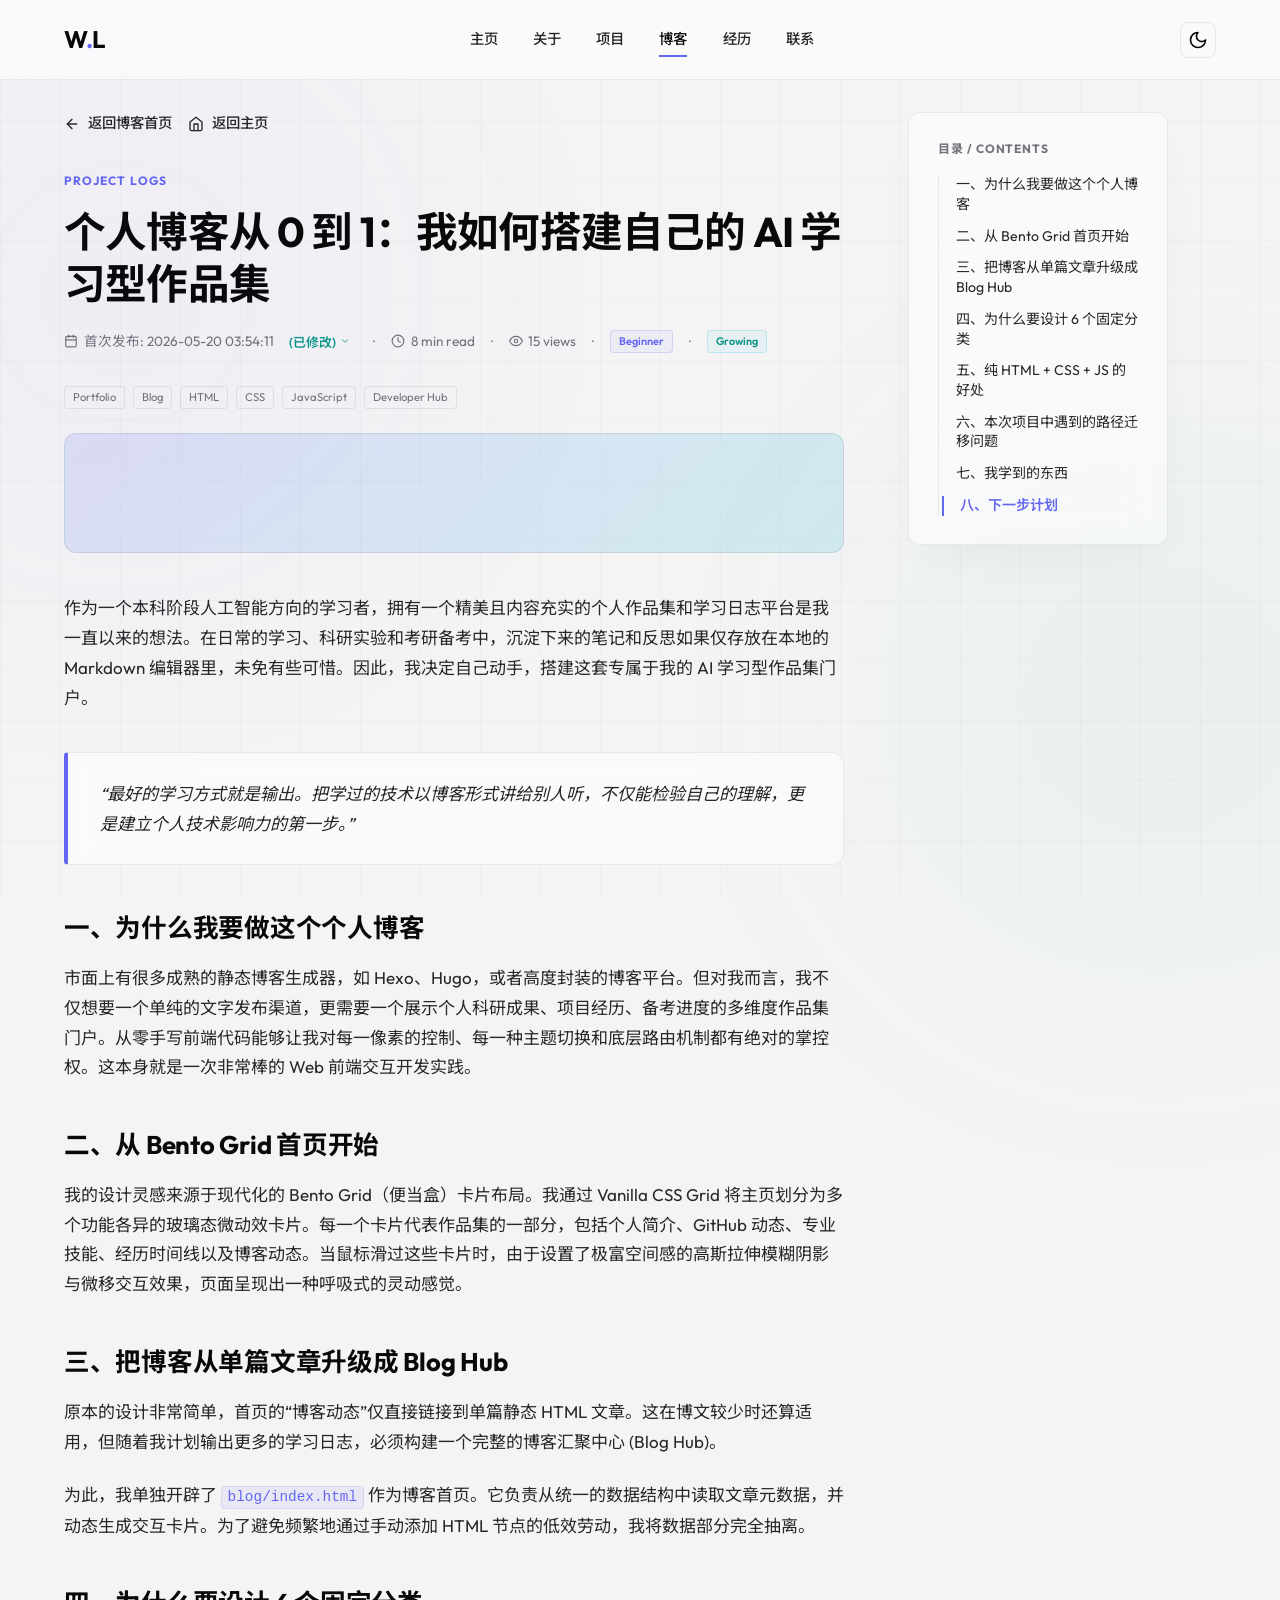
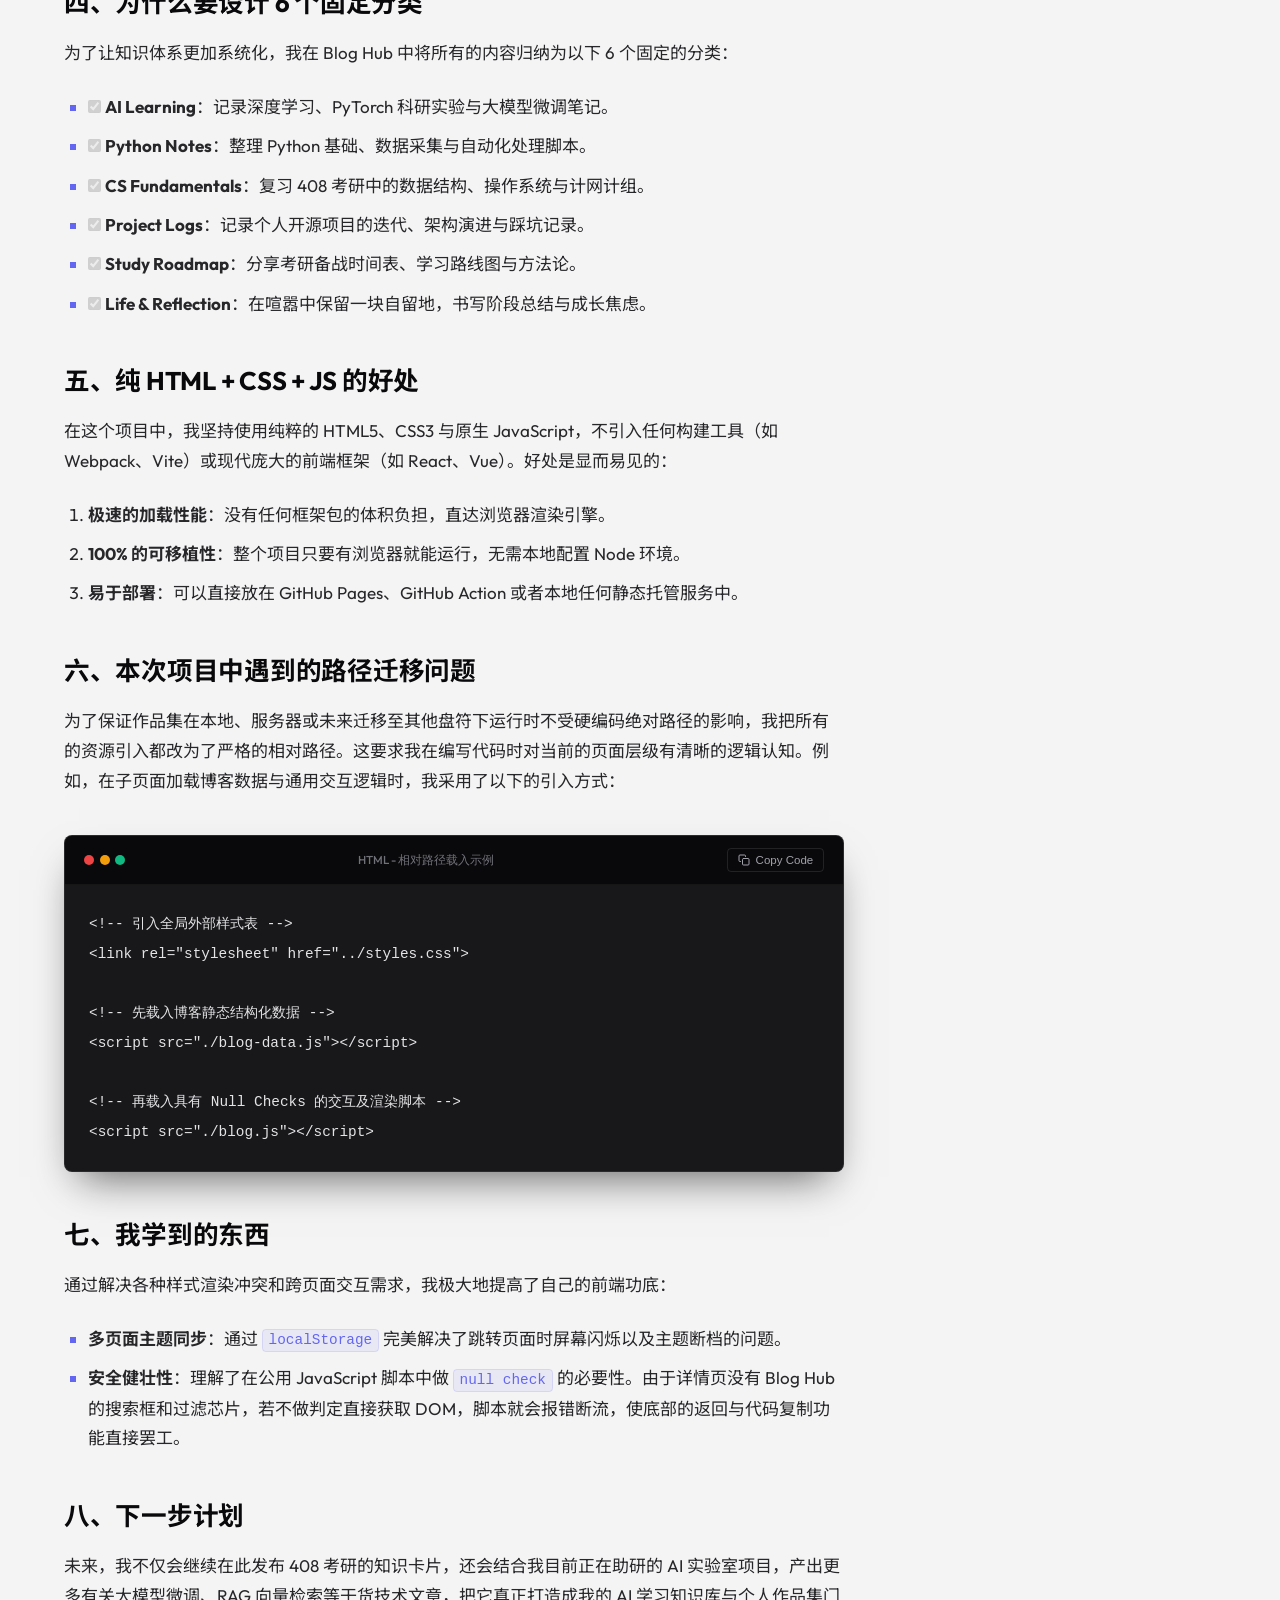
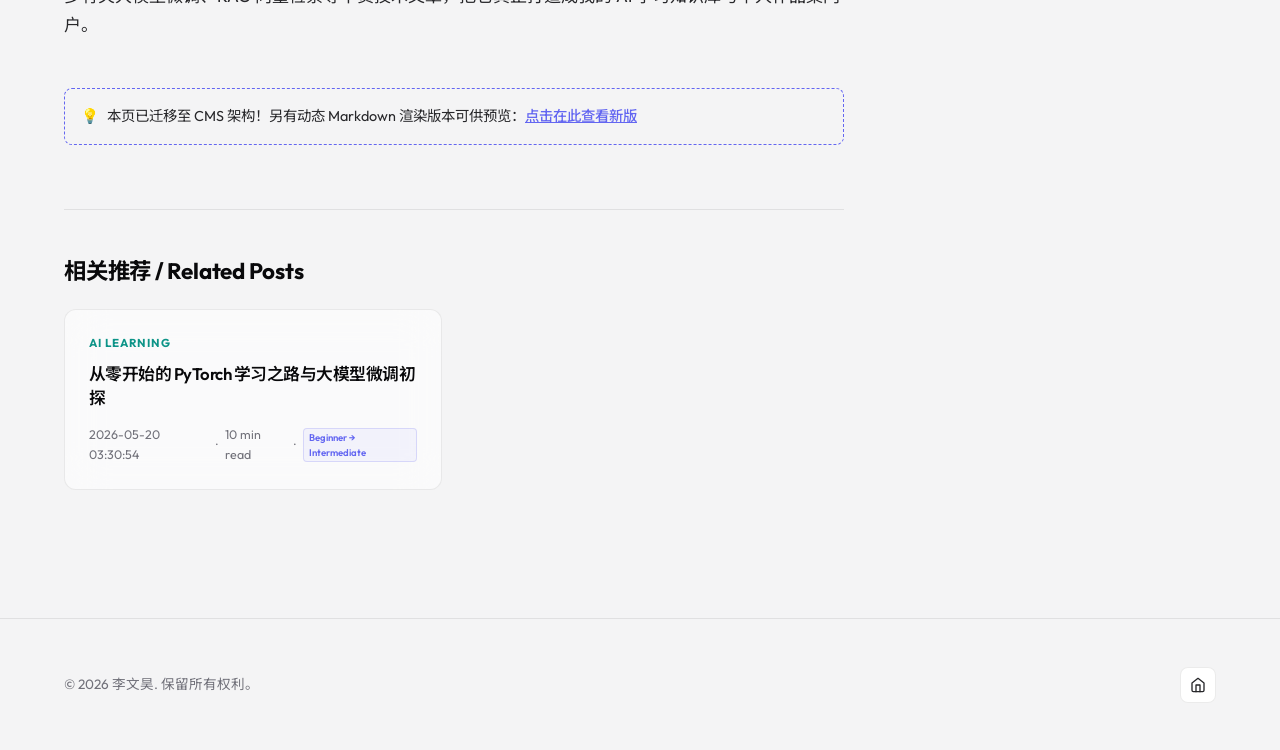
==== commit 6abce279: "feat: add decap cms markdown foundation" ====
--- a/blog/portfolio-blog-build.html
+++ b/blog/portfolio-blog-build.html
@@ -206,6 +206,12 @@
                     <p>未来，我不仅会继续在此发布 408 考研的知识卡片，还会结合我目前正在助研的 AI 实验室项目，产出更多有关大模型微调、RAG 向量检索等干货技术文章，把它真正打造成我的 AI 学习知识库与个人作品集门户。</p>
                 </div>
 
+                <!-- Markdown Version Tip -->
+                <div style="margin-top: 3rem; padding: 1rem; border: 1px dashed var(--accent); border-radius: 8px; background: rgba(255,255,255,0.02); display: flex; align-items: center; gap: 0.5rem; font-size: 0.9rem; color: var(--text-secondary);">
+                    <span>💡</span>
+                    <span>本页已迁移至 CMS 架构！另有动态 Markdown 渲染版本可供预览：<a href="./post.html?post=portfolio-blog-build" style="color: var(--accent); text-decoration: underline; font-weight: 500;">点击在此查看新版</a></span>
+                </div>
+
                 <!-- Related Posts -->
                 <section class="related-posts-section">
                     <h3 class="related-posts-title">相关推荐 / Related Posts</h3>
